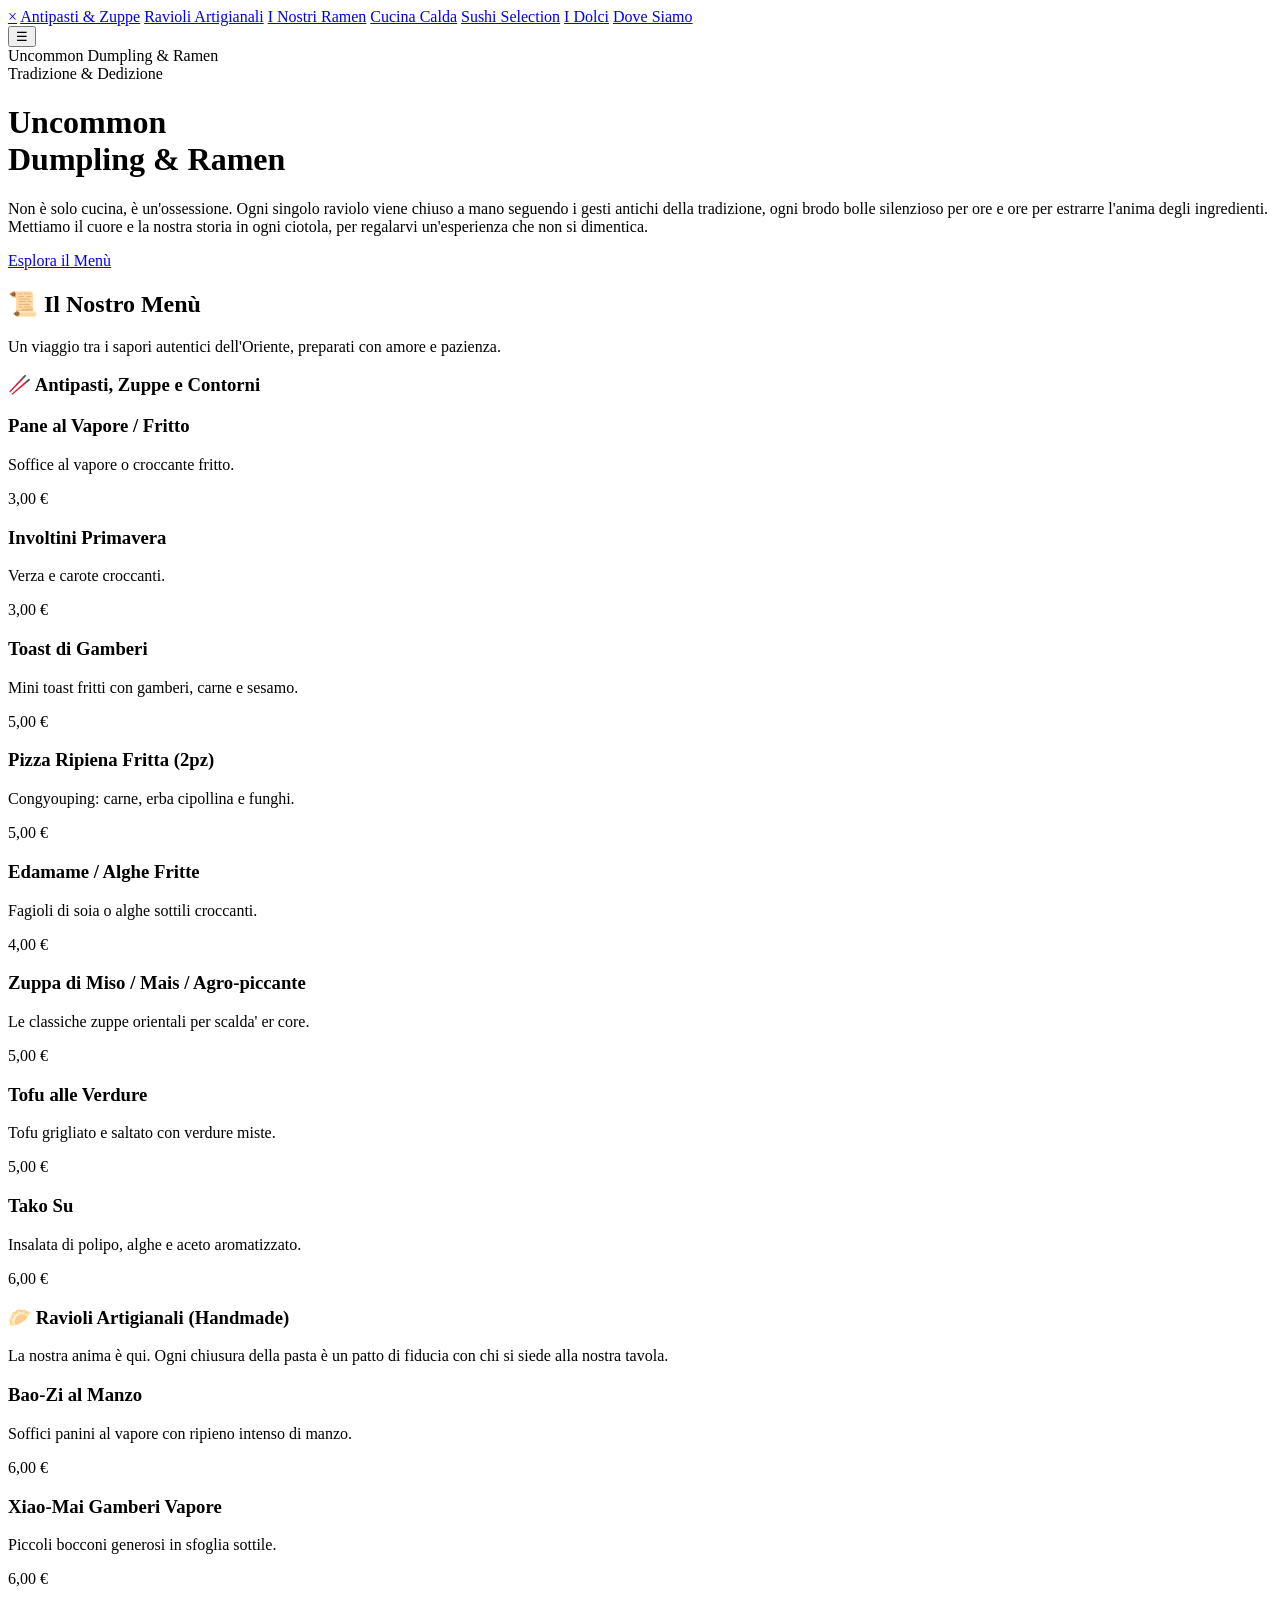
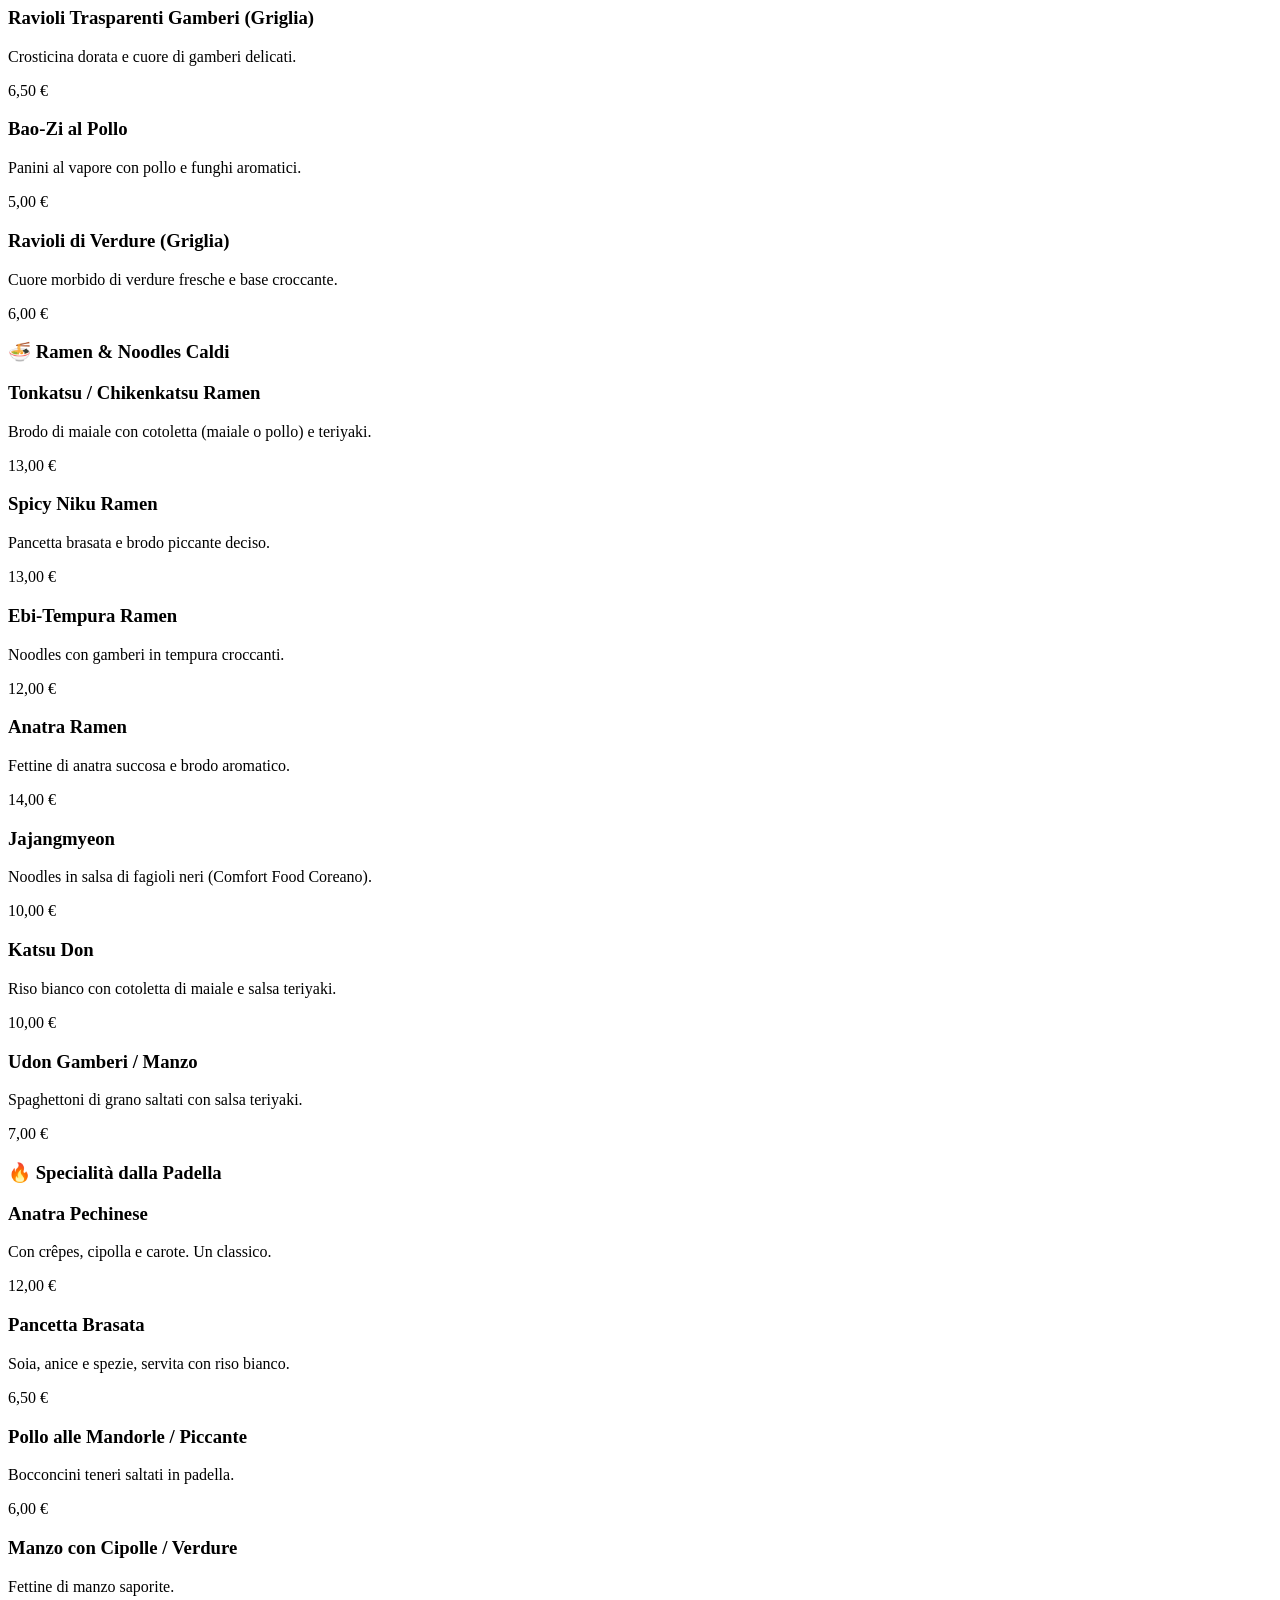
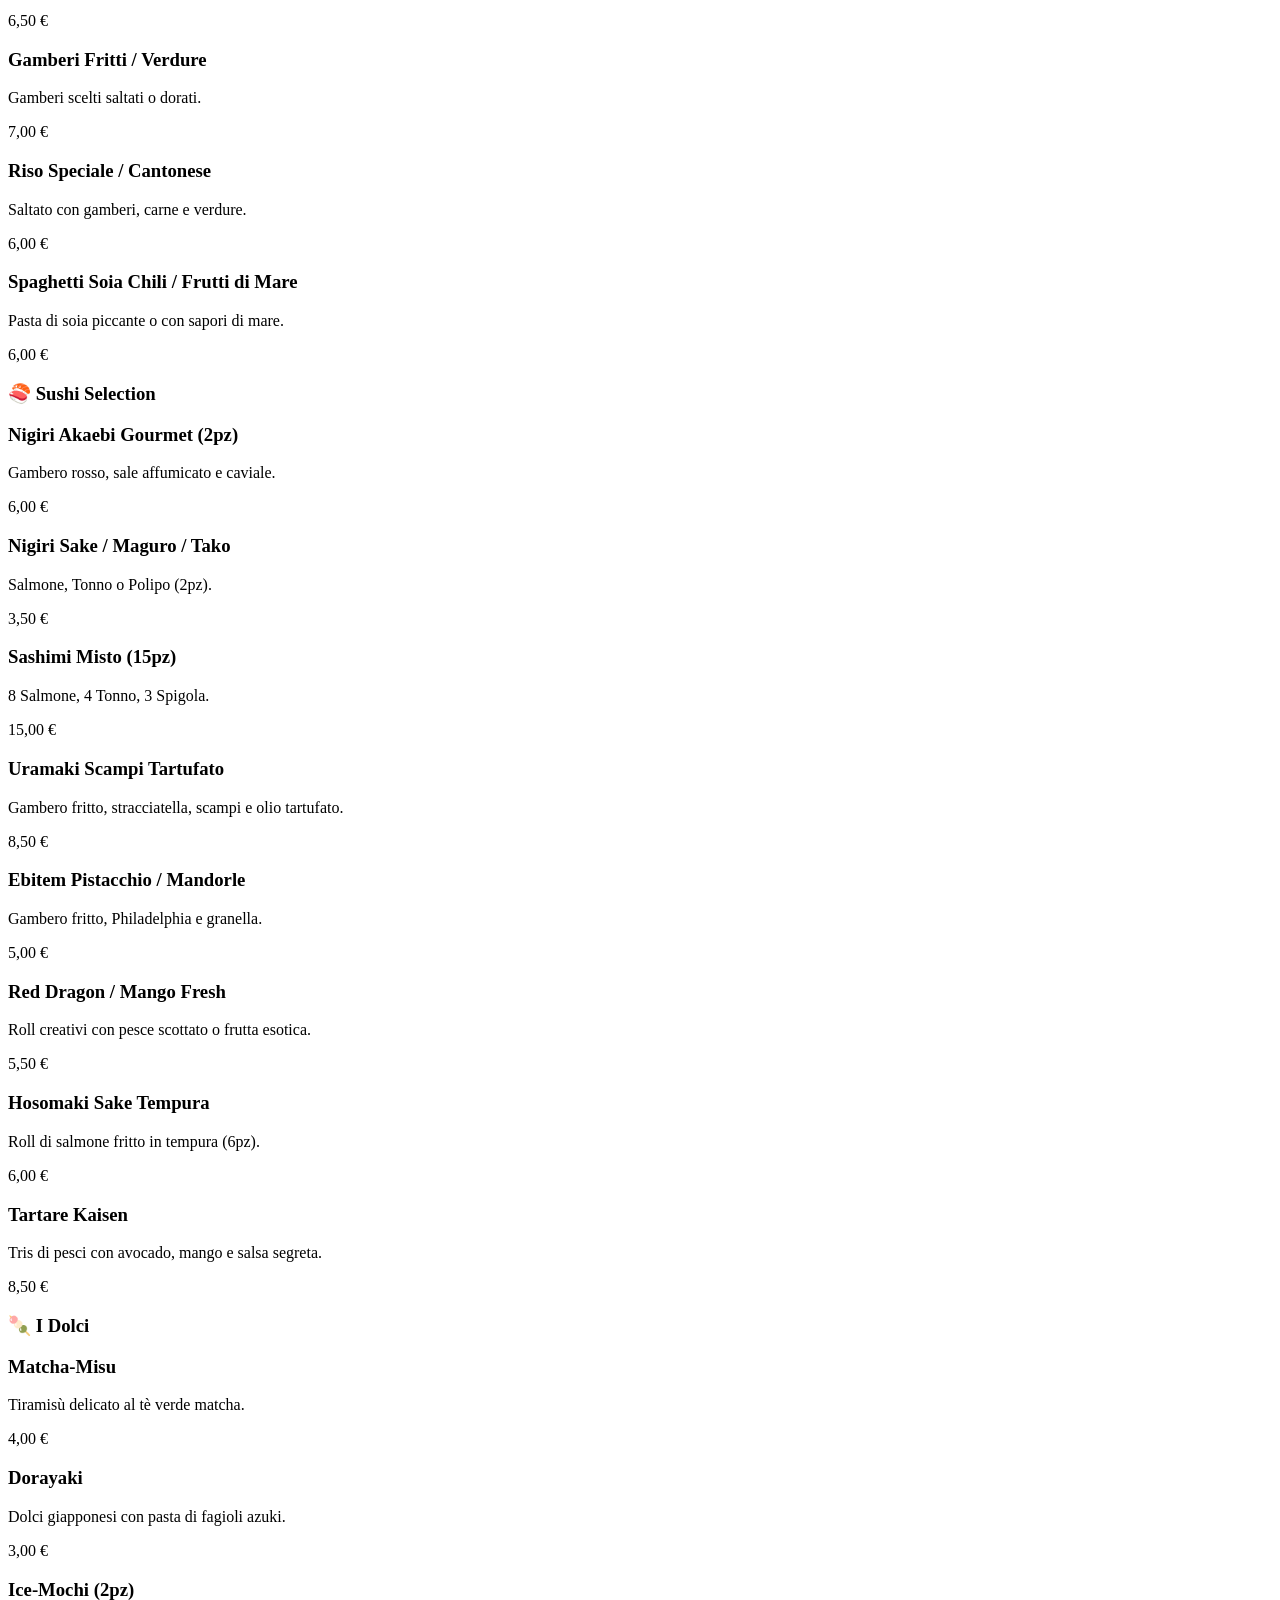
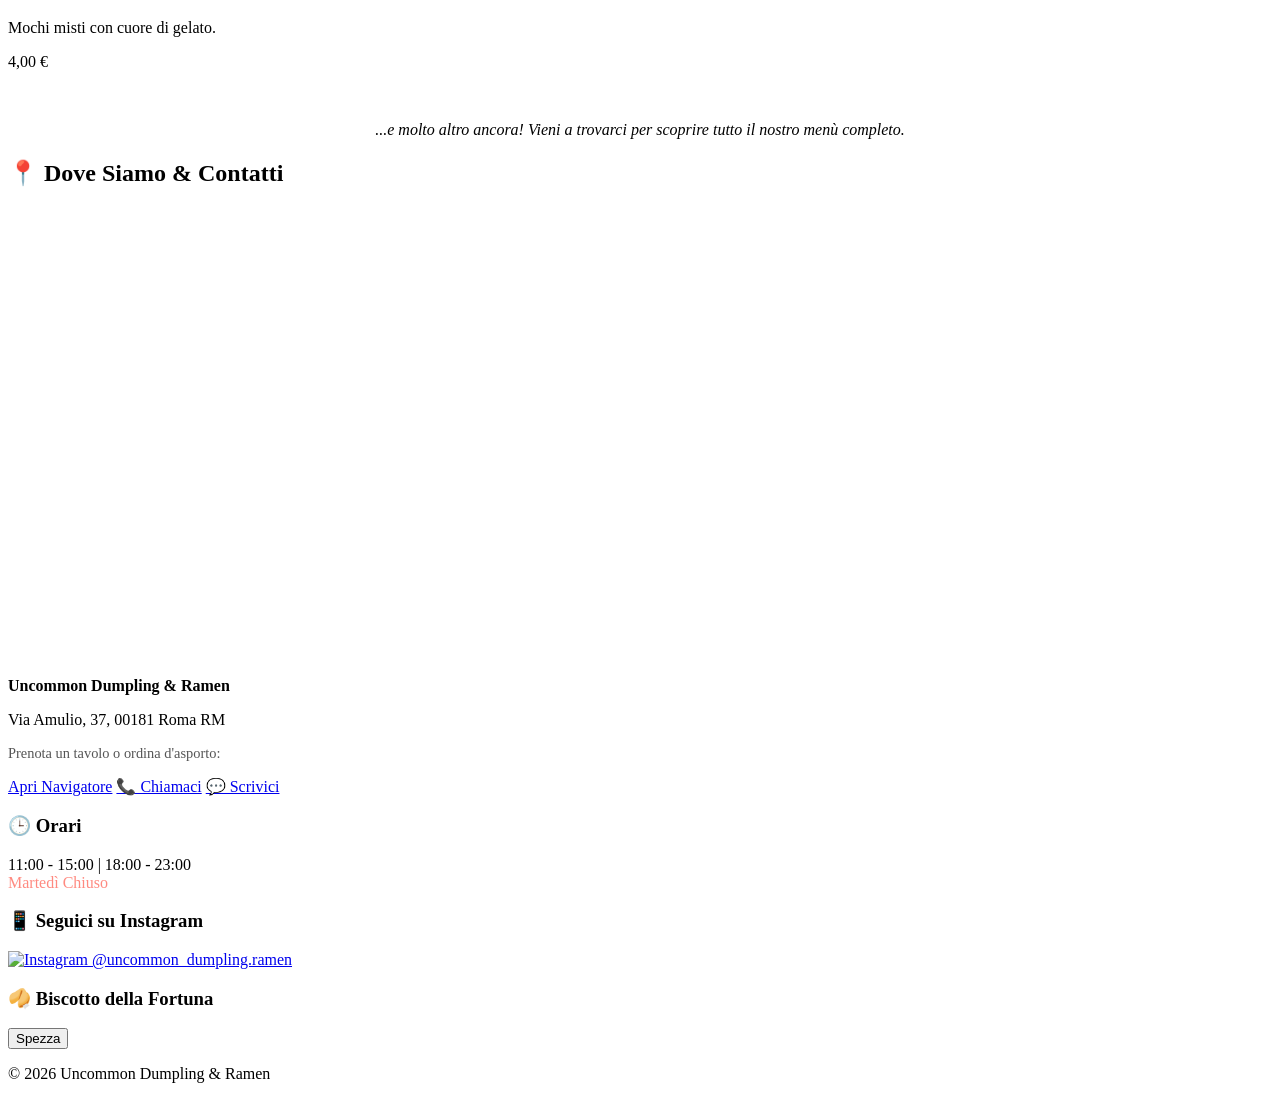
==== index.html @ feaa5cdd "Add files via upload" ====
<!DOCTYPE html>
<html lang="it">
<head>
    <meta charset="UTF-8">
    <meta name="viewport" content="width=device-width, initial-scale=1.0">
    <title>Uncommon Dumpling & Ramen - Passione Orientale</title>
    <link rel="stylesheet" href="/css/style.css">
</head>
<body>

    <div id="mySidebar" class="sidebar">
        <a href="javascript:void(0)" class="closebtn" onclick="closeNav()">×</a>
        <a href="#antipasti" onclick="closeNav()">Antipasti & Zuppe</a>
        <a href="#ravioli" onclick="closeNav()">Ravioli Artigianali</a>
        <a href="#ramen" onclick="closeNav()">I Nostri Ramen</a>
        <a href="#cucina" onclick="closeNav()">Cucina Calda</a>
        <a href="#sushi" onclick="closeNav()">Sushi Selection</a>
        <a href="#dolci" onclick="closeNav()">I Dolci</a>
        <a href="#dove-siamo" onclick="closeNav()">Dove Siamo</a>
    </div>

    <nav class="navbar">
        <button class="openbtn" onclick="openNav()">☰</button>
        <div class="nav-title">Uncommon Dumpling & Ramen</div>
    </nav>

    <header class="hero">
        <div class="hero-content">
            <span class="hero-badge">Tradizione & Dedizione</span>
            <h1>Uncommon<br><span class="sub-title">Dumpling & Ramen</span></h1>
            <div class="divider-bamboo"></div>
            <p class="hero-description">
                Non è solo cucina, è un'ossessione. Ogni singolo raviolo viene chiuso a mano seguendo i gesti antichi della tradizione, ogni brodo bolle silenzioso per ore e ore per estrarre l'anima degli ingredienti. Mettiamo il cuore e la nostra storia in ogni ciotola, per regalarvi un'esperienza che non si dimentica.
            </p>
            <a href="#menu" class="btn-scopri">Esplora il Menù</a>
        </div>
    </header>

    <main id="menu" class="section-bamboo">
        <h2>📜 Il Nostro Menù</h2>
        <p class="menu-intro">Un viaggio tra i sapori autentici dell'Oriente, preparati con amore e pazienza.</p>

<div id="antipasti" class="categoria-blocco">
    <h3 class="categoria-titolo">🥢 Antipasti, Zuppe e Contorni</h3>
    <div class="menu-grid">
        <div class="dish-card"><h3>Pane al Vapore / Fritto</h3><p>Soffice al vapore o croccante fritto.</p><span class="dish-price">3,00 €</span></div>
        <div class="dish-card"><h3>Involtini Primavera</h3><p>Verza e carote croccanti.</p><span class="dish-price">3,00 €</span></div>
        <div class="dish-card"><h3>Toast di Gamberi</h3><p>Mini toast fritti con gamberi, carne e sesamo.</p><span class="dish-price">5,00 €</span></div>
        <div class="dish-card"><h3>Pizza Ripiena Fritta (2pz)</h3><p>Congyouping: carne, erba cipollina e funghi.</p><span class="dish-price">5,00 €</span></div>
        <div class="dish-card"><h3>Edamame / Alghe Fritte</h3><p>Fagioli di soia o alghe sottili croccanti.</p><span class="dish-price">4,00 €</span></div>
        <div class="dish-card"><h3>Zuppa di Miso / Mais / Agro-piccante</h3><p>Le classiche zuppe orientali per scalda' er core.</p><span class="dish-price">5,00 €</span></div>
        <div class="dish-card"><h3>Tofu alle Verdure</h3><p>Tofu grigliato e saltato con verdure miste.</p><span class="dish-price">5,00 €</span></div>
        <div class="dish-card"><h3>Tako Su</h3><p>Insalata di polipo, alghe e aceto aromatizzato.</p><span class="dish-price">6,00 €</span></div>
    </div>
</div>
        </div>

        <div id="ravioli" class="categoria-blocco">
            <h3 class="categoria-titolo">🥟 Ravioli Artigianali (Handmade)</h3>
            <p class="desc-passione">La nostra anima è qui. Ogni chiusura della pasta è un patto di fiducia con chi si siede alla nostra tavola.</p>
            <div class="menu-grid">
                <div class="dish-card"><h3>Bao-Zi al Manzo</h3><p>Soffici panini al vapore con ripieno intenso di manzo.</p><span class="dish-price">6,00 €</span></div>
                <div class="dish-card"><h3>Xiao-Mai Gamberi Vapore</h3><p>Piccoli bocconi generosi in sfoglia sottile.</p><span class="dish-price">6,00 €</span></div>
                <div class="dish-card"><h3>Ravioli Trasparenti Gamberi (Griglia)</h3><p>Crosticina dorata e cuore di gamberi delicati.</p><span class="dish-price">6,50 €</span></div>
                <div class="dish-card"><h3>Bao-Zi al Pollo</h3><p>Panini al vapore con pollo e funghi aromatici.</p><span class="dish-price">5,00 €</span></div>
                <div class="dish-card"><h3>Ravioli di Verdure (Griglia)</h3><p>Cuore morbido di verdure fresche e base croccante.</p><span class="dish-price">6,00 €</span></div>
            </div>
        </div>

        <div id="ramen" class="categoria-blocco">
    <h3 class="categoria-titolo">🍜 Ramen & Noodles Caldi</h3>
    <div class="menu-grid">
        <div class="dish-card"><h3>Tonkatsu / Chikenkatsu Ramen</h3><p>Brodo di maiale con cotoletta (maiale o pollo) e teriyaki.</p><span class="dish-price">13,00 €</span></div>
        <div class="dish-card"><h3>Spicy Niku Ramen</h3><p>Pancetta brasata e brodo piccante deciso.</p><span class="dish-price">13,00 €</span></div>
        <div class="dish-card"><h3>Ebi-Tempura Ramen</h3><p>Noodles con gamberi in tempura croccanti.</p><span class="dish-price">12,00 €</span></div>
        <div class="dish-card"><h3>Anatra Ramen</h3><p>Fettine di anatra succosa e brodo aromatico.</p><span class="dish-price">14,00 €</span></div>
        <div class="dish-card"><h3>Jajangmyeon</h3><p>Noodles in salsa di fagioli neri (Comfort Food Coreano).</p><span class="dish-price">10,00 €</span></div>
        <div class="dish-card"><h3>Katsu Don</h3><p>Riso bianco con cotoletta di maiale e salsa teriyaki.</p><span class="dish-price">10,00 €</span></div>
        <div class="dish-card"><h3>Udon Gamberi / Manzo</h3><p>Spaghettoni di grano saltati con salsa teriyaki.</p><span class="dish-price">7,00 €</span></div>
    </div>
</div>

        <div id="cucina" class="categoria-blocco">
    <h3 class="categoria-titolo">🔥 Specialità dalla Padella</h3>
    <div class="menu-grid">
        <div class="dish-card"><h3>Anatra Pechinese</h3><p>Con crêpes, cipolla e carote. Un classico.</p><span class="dish-price">12,00 €</span></div>
        <div class="dish-card"><h3>Pancetta Brasata</h3><p>Soia, anice e spezie, servita con riso bianco.</p><span class="dish-price">6,50 €</span></div>
        <div class="dish-card"><h3>Pollo alle Mandorle / Piccante</h3><p>Bocconcini teneri saltati in padella.</p><span class="dish-price">6,00 €</span></div>
        <div class="dish-card"><h3>Manzo con Cipolle / Verdure</h3><p>Fettine di manzo saporite.</p><span class="dish-price">6,50 €</span></div>
        <div class="dish-card"><h3>Gamberi Fritti / Verdure</h3><p>Gamberi scelti saltati o dorati.</p><span class="dish-price">7,00 €</span></div>
        <div class="dish-card"><h3>Riso Speciale / Cantonese</h3><p>Saltato con gamberi, carne e verdure.</p><span class="dish-price">6,00 €</span></div>
        <div class="dish-card"><h3>Spaghetti Soia Chili / Frutti di Mare</h3><p>Pasta di soia piccante o con sapori di mare.</p><span class="dish-price">6,00 €</span></div>
    </div>
</div>

        <div id="sushi" class="categoria-blocco">
    <h3 class="categoria-titolo">🍣 Sushi Selection</h3>
    <div class="menu-grid">
        <div class="dish-card"><h3>Nigiri Akaebi Gourmet (2pz)</h3><p>Gambero rosso, sale affumicato e caviale.</p><span class="dish-price">6,00 €</span></div>
        <div class="dish-card"><h3>Nigiri Sake / Maguro / Tako</h3><p>Salmone, Tonno o Polipo (2pz).</p><span class="dish-price">3,50 €</span></div>
        <div class="dish-card"><h3>Sashimi Misto (15pz)</h3><p>8 Salmone, 4 Tonno, 3 Spigola.</p><span class="dish-price">15,00 €</span></div>
        <div class="dish-card"><h3>Uramaki Scampi Tartufato</h3><p>Gambero fritto, stracciatella, scampi e olio tartufato.</p><span class="dish-price">8,50 €</span></div>
        <div class="dish-card"><h3>Ebitem Pistacchio / Mandorle</h3><p>Gambero fritto, Philadelphia e granella.</p><span class="dish-price">5,00 €</span></div>
        <div class="dish-card"><h3>Red Dragon / Mango Fresh</h3><p>Roll creativi con pesce scottato o frutta esotica.</p><span class="dish-price">5,50 €</span></div>
        <div class="dish-card"><h3>Hosomaki Sake Tempura</h3><p>Roll di salmone fritto in tempura (6pz).</p><span class="dish-price">6,00 €</span></div>
        <div class="dish-card"><h3>Tartare Kaisen</h3><p>Tris di pesci con avocado, mango e salsa segreta.</p><span class="dish-price">8,50 €</span></div>
    </div>
</div>

        <div id="dolci" class="categoria-blocco">
            <h3 class="categoria-titolo">🍡 I Dolci</h3>
            <div class="menu-grid">
                <div class="dish-card"><h3>Matcha-Misu</h3><p>Tiramisù delicato al tè verde matcha.</p><span class="dish-price">4,00 €</span></div>
                <div class="dish-card"><h3>Dorayaki</h3><p>Dolci giapponesi con pasta di fagioli azuki.</p><span class="dish-price">3,00 €</span></div>
                <div class="dish-card"><h3>Ice-Mochi (2pz)</h3><p>Mochi misti con cuore di gelato.</p><span class="dish-price">4,00 €</span></div>
            </div>
        </div> <p style="text-align: center; font-style: italic; margin-top: 50px;">
    ...e molto altro ancora! Vieni a trovarci per scoprire tutto il nostro menù completo.
</p>
    </main>

<section id="dove-siamo" class="section-bamboo">
    <h2>📍 Dove Siamo & Contatti</h2>
    <div class="map-container">
        <iframe 
            src="https://www.google.com/maps/embed?pb=!1m18!1m12!1m3!1d2971.234567890123!2d12.528434!3d41.874123!2m3!1f0!2f0!3f0!3m2!1i1024!2i768!4f13.1!3m3!1m2!1s0x132f61db47683b7b%3A0x7d6c6e7f8a9b0c1d!2sVia%20Amulio%2C%2037%2C%2000181%20Roma%20RM!5e0!3m2!1sit!2sit!4v1716300000000!5m2!1sit!2sit" 
            width="100%" height="450" style="border:0;" allowfullscreen="" loading="lazy" referrerpolicy="no-referrer-when-downgrade">
        </iframe>
        
        <div class="indirizzo-box">
            <p><strong>Uncommon Dumpling & Ramen</strong></p>
            <p>Via Amulio, 37, 00181 Roma RM</p>
            <p style="margin-bottom: 15px; font-size: 0.9rem; color: #555;">Prenota un tavolo o ordina d'asporto:</p>
            <div class="contatti-btns">
                <a href="https://www.google.com/maps/dir/?api=1&destination=Via+Amulio+37+Roma" target="_blank" class="btn-mappa">Apri Navigatore</a>
                <a href="tel:+393270943956" class="btn-tel">📞 Chiamaci</a>
                <a href="https://wa.me/393270943956" class="btn-whatsapp">💬 Scrivici</a>
            </div>
        </div>
    </div>
</section>
            </div>
        </div>
    </div>
</section>
        <div class="footer-grid">
            <div class="footer-box">
                <h3>🕒 Orari</h3>
                <p>11:00 - 15:00 | 18:00 - 23:00<br><span style="color: #ff8a80;">Martedì Chiuso</span></p>
            </div>
<div class="footer-box">
    <h3>📱 Seguici su Instagram</h3>
    <a href="https://www.instagram.com/uncommon_dumpling.ramen/" target="_blank" class="insta-link">
        <img src="https://cdn-icons-png.flaticon.com/512/174/174855.png" alt="Instagram" width="25">
        <span>@uncommon_dumpling.ramen</span>
    </a>
</div>
            <div class="footer-box">
                <h3>🥠 Biscotto della Fortuna</h3>
                <button id="btn-biscotto" onclick="spezzaBiscotto()">Spezza</button>
                <p id="frase-fortuna"></p>
            </div>
        </div>
        <p class="legal">© 2026 Uncommon Dumpling & Ramen</p>
    </footer>

    <script src="/js/script.js"></script>
</body>
</html>
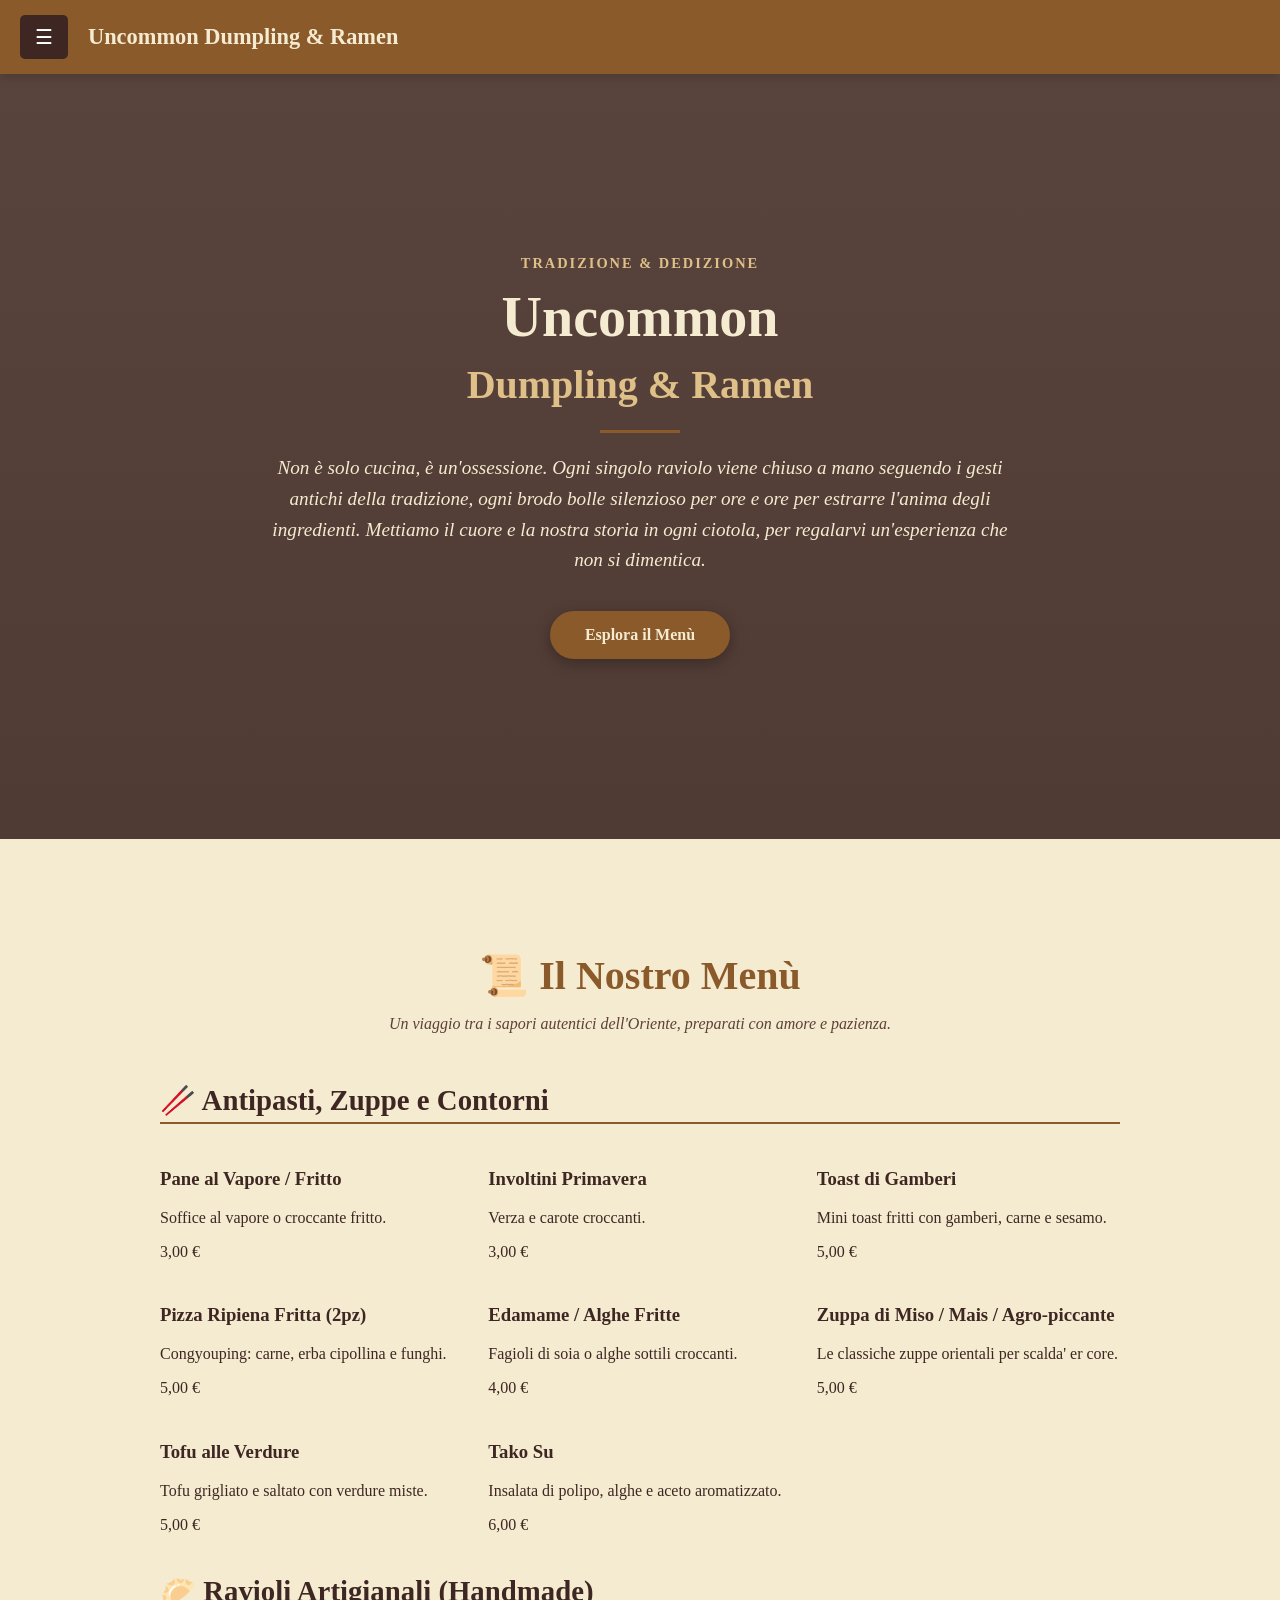
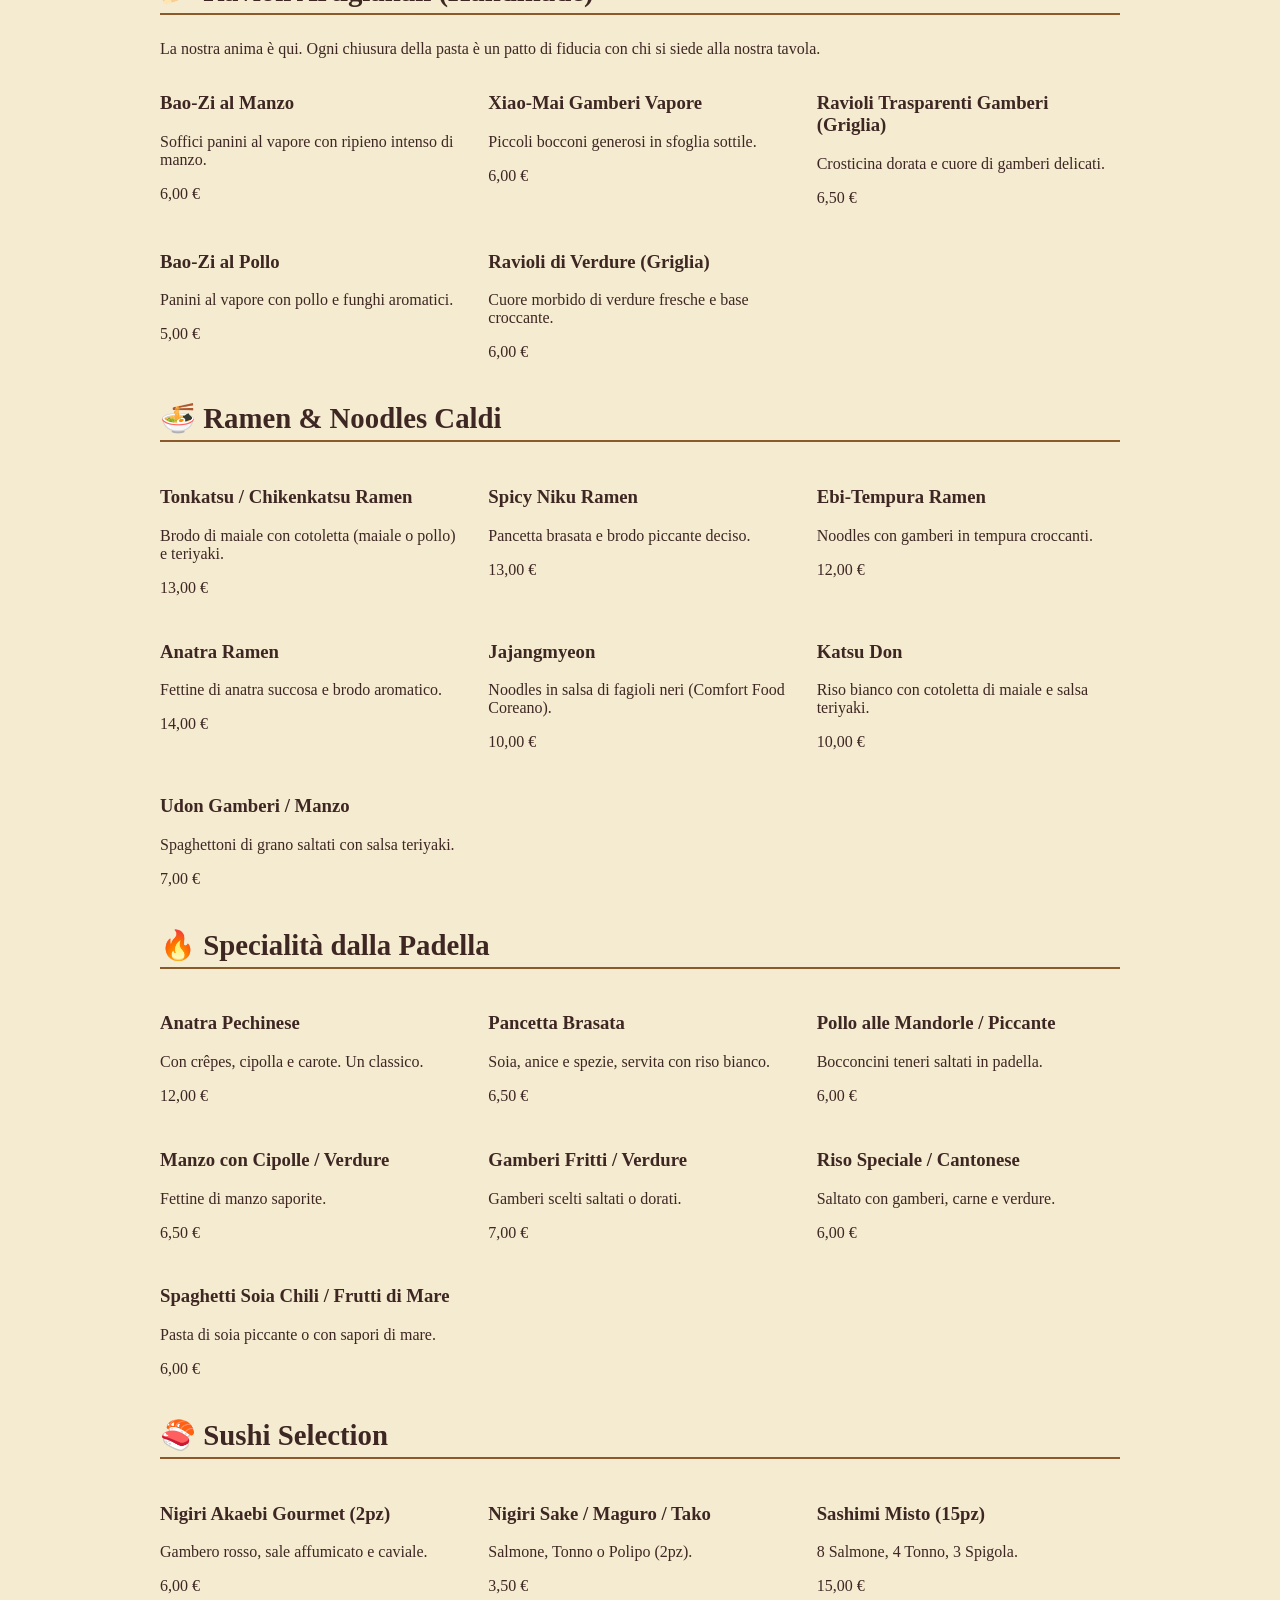
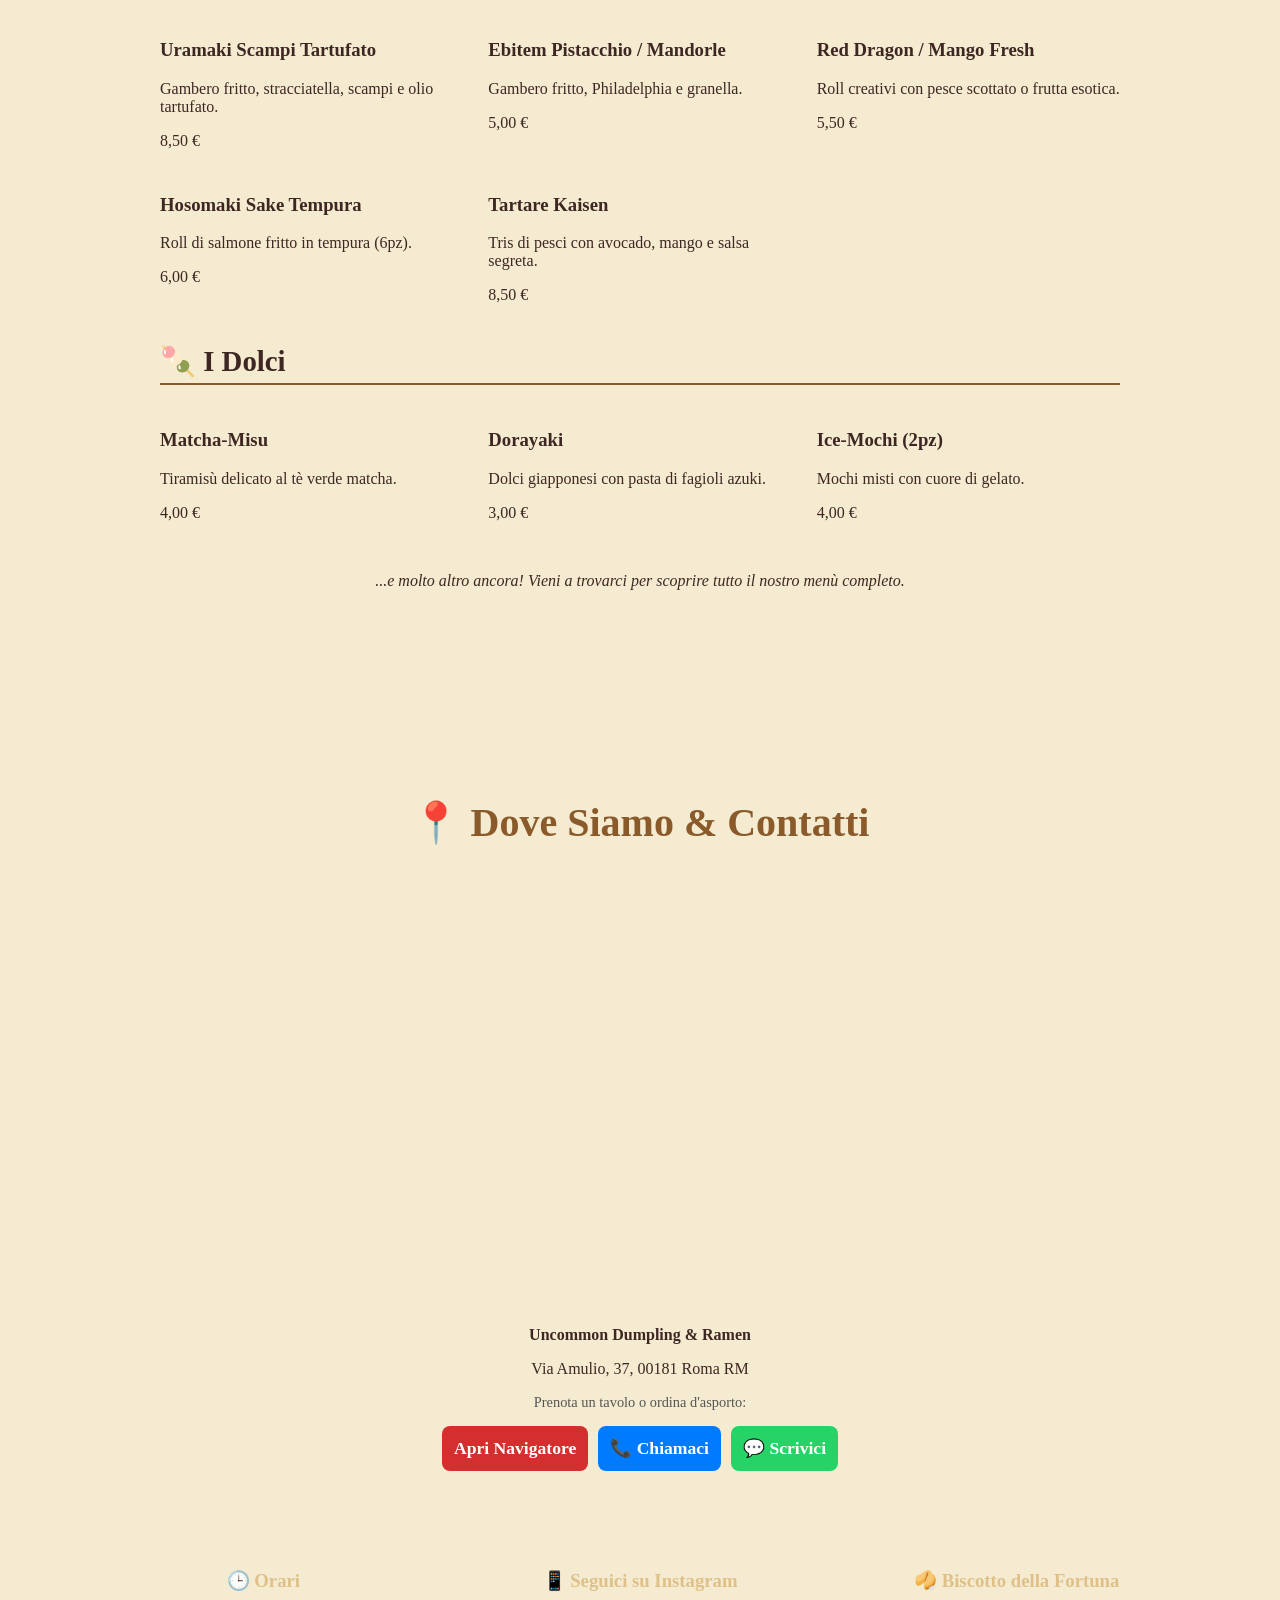
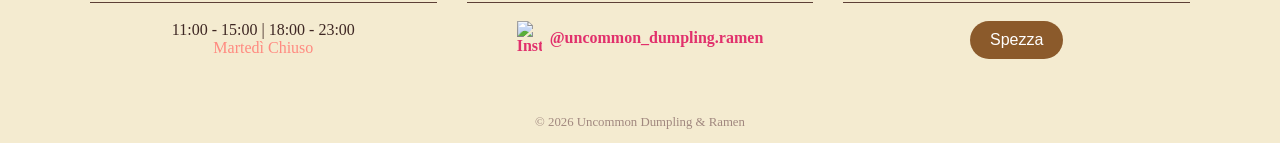
==== commit ae6c25fe: "Update index.html" ====
--- a/index.html
+++ b/index.html
@@ -4,7 +4,7 @@
     <meta charset="UTF-8">
     <meta name="viewport" content="width=device-width, initial-scale=1.0">
     <title>Uncommon Dumpling & Ramen - Passione Orientale</title>
-    <link rel="stylesheet" href="/css/style.css">
+    <link rel="stylesheet" href="style.css">
 </head>
 <body>
 
@@ -164,6 +164,6 @@
         <p class="legal">© 2026 Uncommon Dumpling & Ramen</p>
     </footer>
 
-    <script src="/js/script.js"></script>
+    <script src="script.js"></script>
 </body>
 </html>
--- a/style.css
+++ b/style.css
@@ -0,0 +1,298 @@
+* {
+    box-sizing: border-box;
+    scroll-behavior: smooth;
+}
+
+body {
+    background-color: #f4ebd0; 
+    color: #3e2723; 
+    font-family: 'Georgia', serif;
+    margin: 0;
+    padding: 0;
+}
+
+/* NAVBAR */
+.navbar {
+    background-color: #8b5a2b; 
+    padding: 15px 20px;
+    display: flex;
+    align-items: center;
+    position: sticky;
+    top: 0;
+    z-index: 100;
+    box-shadow: 0 4px 10px rgba(0,0,0,0.15);
+}
+
+.nav-title {
+    color: #f4ebd0;
+    font-size: 1.4rem;
+    font-weight: bold;
+    margin-left: 20px;
+}
+
+/* SIDEBAR / TENDINA */
+.sidebar {
+    height: 100%;
+    width: 0;
+    position: fixed;
+    z-index: 200;
+    top: 0;
+    left: 0;
+    background-color: #3e2723;
+    overflow-x: hidden;
+    transition: 0.5s;
+    padding-top: 60px;
+}
+
+.sidebar a {
+    padding: 15px 32px;
+    text-decoration: none;
+    font-size: 1.5rem;
+    color: #dfc088;
+    display: block;
+    transition: 0.3s;
+}
+
+.sidebar a:hover {
+    color: #ffffff;
+    background-color: #5d4037;
+}
+
+.sidebar .closebtn {
+    position: absolute;
+    top: 0;
+    right: 25px;
+    font-size: 36px;
+}
+
+.openbtn {
+    font-size: 20px;
+    cursor: pointer;
+    background-color: #3e2723;
+    color: white;
+    padding: 10px 15px;
+    border: none;
+    border-radius: 5px;
+}
+
+/* HERO PERFETTAMENTE CENTRATA E INTENSA */
+.hero {
+    background: linear-gradient(rgba(62, 39, 35, 0.85), rgba(62, 39, 35, 0.9)), url('https://images.unsplash.com/photo-1552611052-33e04de081de?q=80&w=1200') no-repeat center center/cover;
+    min-height: 85vh; /* Prende quasi tutta la schermata iniziale */
+    display: flex;
+    justify-content: center;
+    align-items: center;
+    text-align: center;
+    padding: 40px 20px;
+}
+
+.hero-content {
+    max-width: 750px; /* Stringe il testo per renderlo più leggibile e denso */
+    margin: 0 auto;
+}
+
+.hero-badge {
+    color: #dfc088;
+    font-size: 0.9rem;
+    text-transform: uppercase;
+    letter-spacing: 2px;
+    font-weight: bold;
+}
+
+.hero h1 {
+    font-size: 3.5rem;
+    color: #f4ebd0;
+    margin: 15px 0;
+    line-height: 1.1;
+}
+
+.hero h1 .sub-title {
+    color: #dfc088;
+    font-size: 2.5rem;
+}
+
+.divider-bamboo {
+    height: 3px;
+    width: 80px;
+    background-color: #8b5a2b;
+    margin: 20px auto;
+}
+
+.hero-description {
+    font-size: 1.2rem;
+    line-height: 1.6;
+    color: #f4ebd0;
+    font-style: italic;
+    margin-bottom: 35px;
+}
+
+.btn-scopri {
+    background-color: #8b5a2b;
+    color: #f4ebd0;
+    padding: 15px 35px;
+    text-decoration: none;
+    font-weight: bold;
+    border-radius: 30px;
+    box-shadow: 0 4px 15px rgba(0,0,0,0.3);
+    transition: 0.3s;
+    display: inline-block;
+}
+
+.btn-scopri:hover {
+    background-color: #dfc088;
+    color: #3e2723;
+    transform: translateY(-2px);
+}
+
+/* STRUTTURA CATEGORIE MENÙ */
+.section-bamboo {
+    padding: 80px 20px;
+    max-width: 1000px;
+    margin: 0 auto;
+    text-align: center;
+}
+
+.section-bamboo h2 {
+    color: #8b5a2b;
+    font-size: 2.5rem;
+    margin-bottom: 10px;
+}
+
+.menu-intro {
+    font-style: italic;
+    color: #5d4037;
+    margin-bottom: 50px;
+}
+
+.categoria-blocco {
+    margin-top: 40px;
+    text-align: left;
+}
+
+.categoria-titolo {
+    font-size: 1.8rem;
+    color: #3e2723;
+    border-bottom: 2px solid #8b5a2b;
+    padding-bottom: 5px;
+    margin-bottom: 25px;
+}
+
+.menu-grid {
+    display: grid;
+    grid-template-columns: repeat(auto-fit, minmax(300px, 1fr));
+    gap: 25px;
+}
+
+.placeholder-card {
+    background-color: #e8dcbf !important;
+    border: 2px dashed #8b5a2b !important;
+    text-align: center !important;
+    padding: 30px !important;
+}
+
+/* FOOTER */
+footer {
+    background-color: #3e2723;
+    color: #f4ebd0;
+    padding: 60px 20px 20px 20px;
+}
+
+.footer-grid {
+    display: flex;
+    justify-content: space-around;
+    flex-wrap: wrap;
+    gap: 30px;
+    max-width: 1100px;
+    margin: 0 auto;
+}
+
+.footer-box {
+    flex: 1;
+    min-width: 250px;
+    text-align: center;
+}
+
+.footer-box h3 {
+    color: #dfc088;
+    border-bottom: 1px solid #5d4037;
+    padding-bottom: 10px;
+}
+
+#btn-biscotto {
+    background-color: #8b5a2b;
+    color: white;
+    border: none;
+    padding: 10px 20px;
+    font-size: 1rem;
+    cursor: pointer;
+    border-radius: 20px;
+    transition: 0.3s;
+}
+
+#btn-biscotto:hover {
+    background-color: #dfc088;
+    color: #3e2723;
+}
+
+#frase-fortuna {
+    margin-top: 15px;
+    font-style: italic;
+    color: #dfc088;
+}
+
+.legal {
+    text-align: center;
+    margin-top: 40px;
+    font-size: 0.8rem;
+    color: #a1887f;
+}
+.contatti-btns {
+    display: flex;
+    flex-direction: column;
+    gap: 10px;
+    margin-top: 15px;
+}
+
+.btn-tel, .btn-whatsapp, .btn-mappa {
+    display: block;
+    padding: 12px;
+    color: white;
+    text-decoration: none;
+    border-radius: 8px;
+    font-weight: bold;
+    font-size: 1.1rem;
+    transition: 0.3s;
+}
+
+.btn-mappa { background: #d32f2f; } /* Rosso Google */
+.btn-tel { background: #007bff; }   /* Blu Telefono */
+.btn-whatsapp { background: #25D366; } /* Verde WhatsApp */
+
+.btn-tel:hover, .btn-whatsapp:hover, .btn-mappa:hover {
+    filter: brightness(1.1);
+    transform: translateY(-2px);
+}
+
+/* Se lo schermo è grande, mettili in fila */
+@media (min-width: 600px) {
+    .contatti-btns {
+        flex-direction: row;
+        justify-content: center;
+    }
+}
+/* Stile per er link Instagram */
+.insta-link {
+    display: flex;
+    align-items: center;
+    justify-content: center;
+    gap: 8px; /* Spazio tra icona e testo */
+    color: #E1306C; /* Colore tipico de Instagram */
+    font-weight: bold;
+    text-decoration: none;
+    margin-top: 10px;
+}
+
+.insta-link:hover {
+    text-decoration: underline;
+    opacity: 0.8;
+}
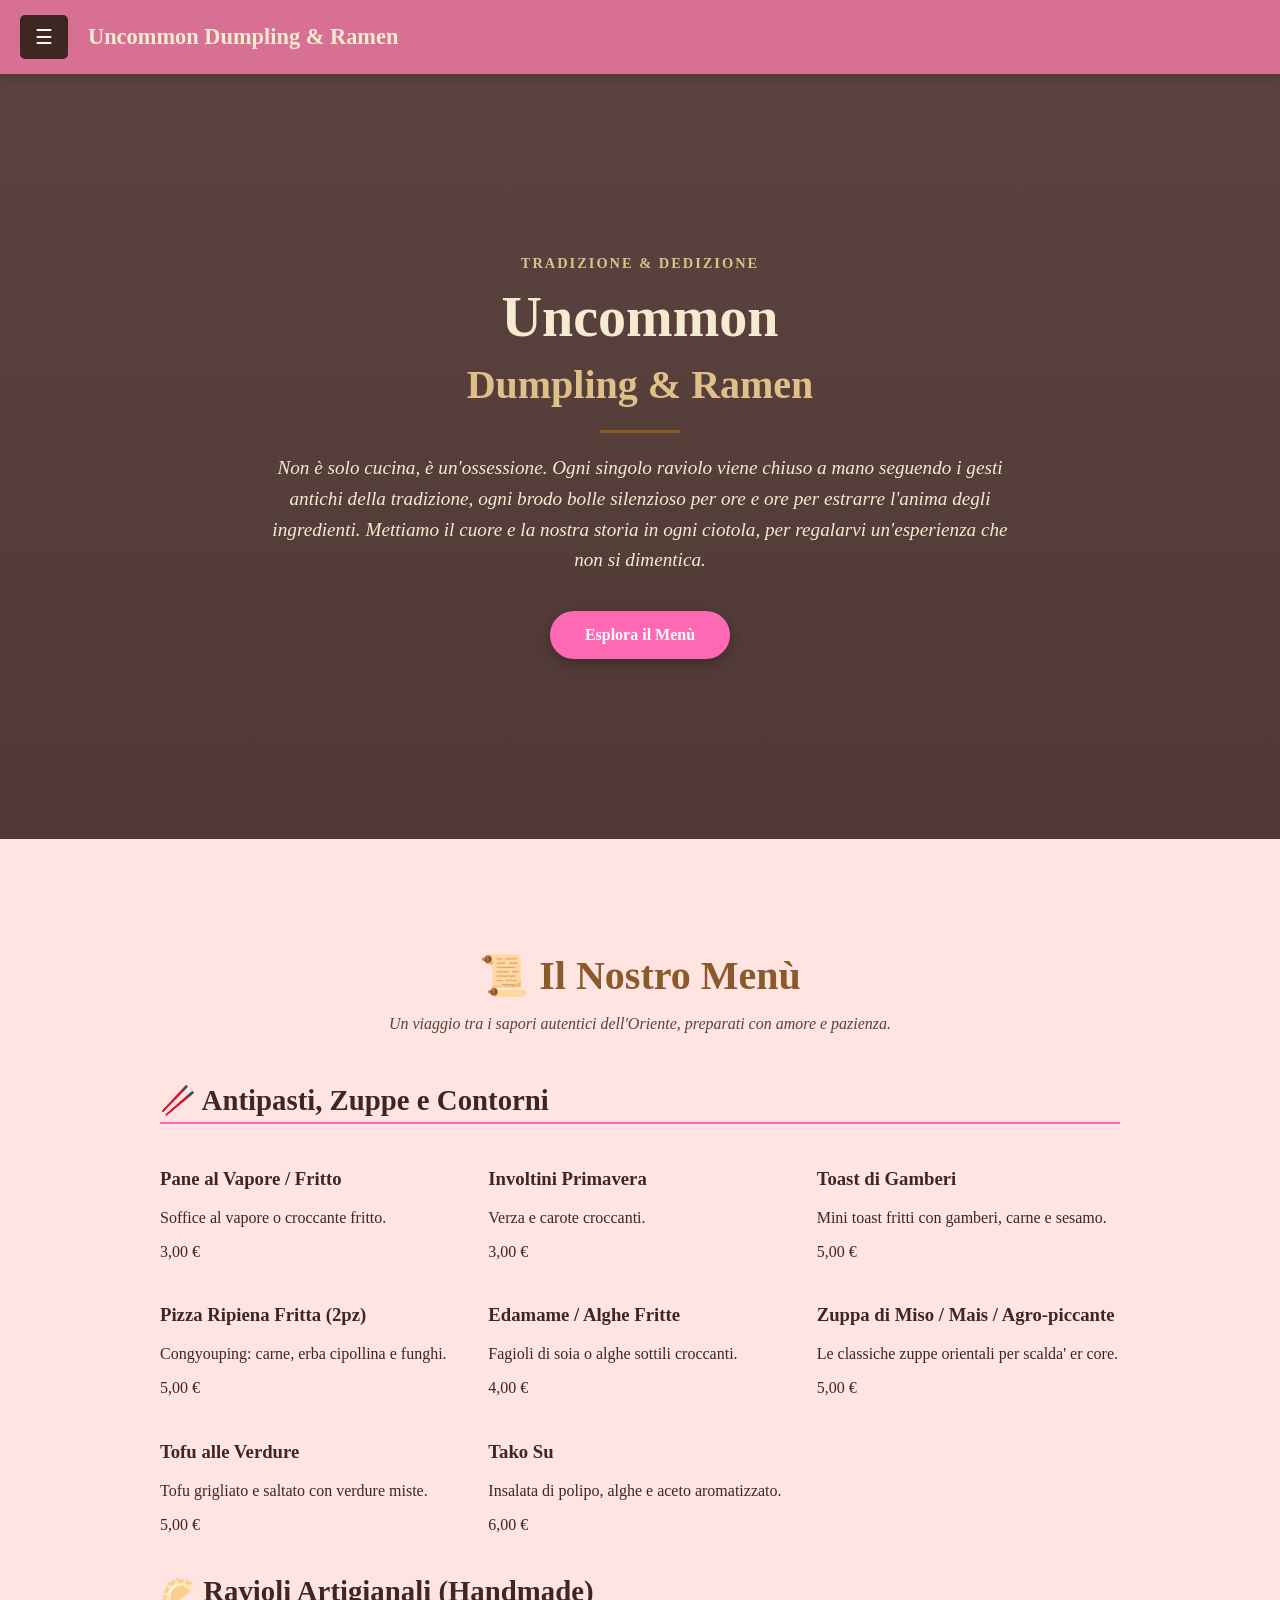
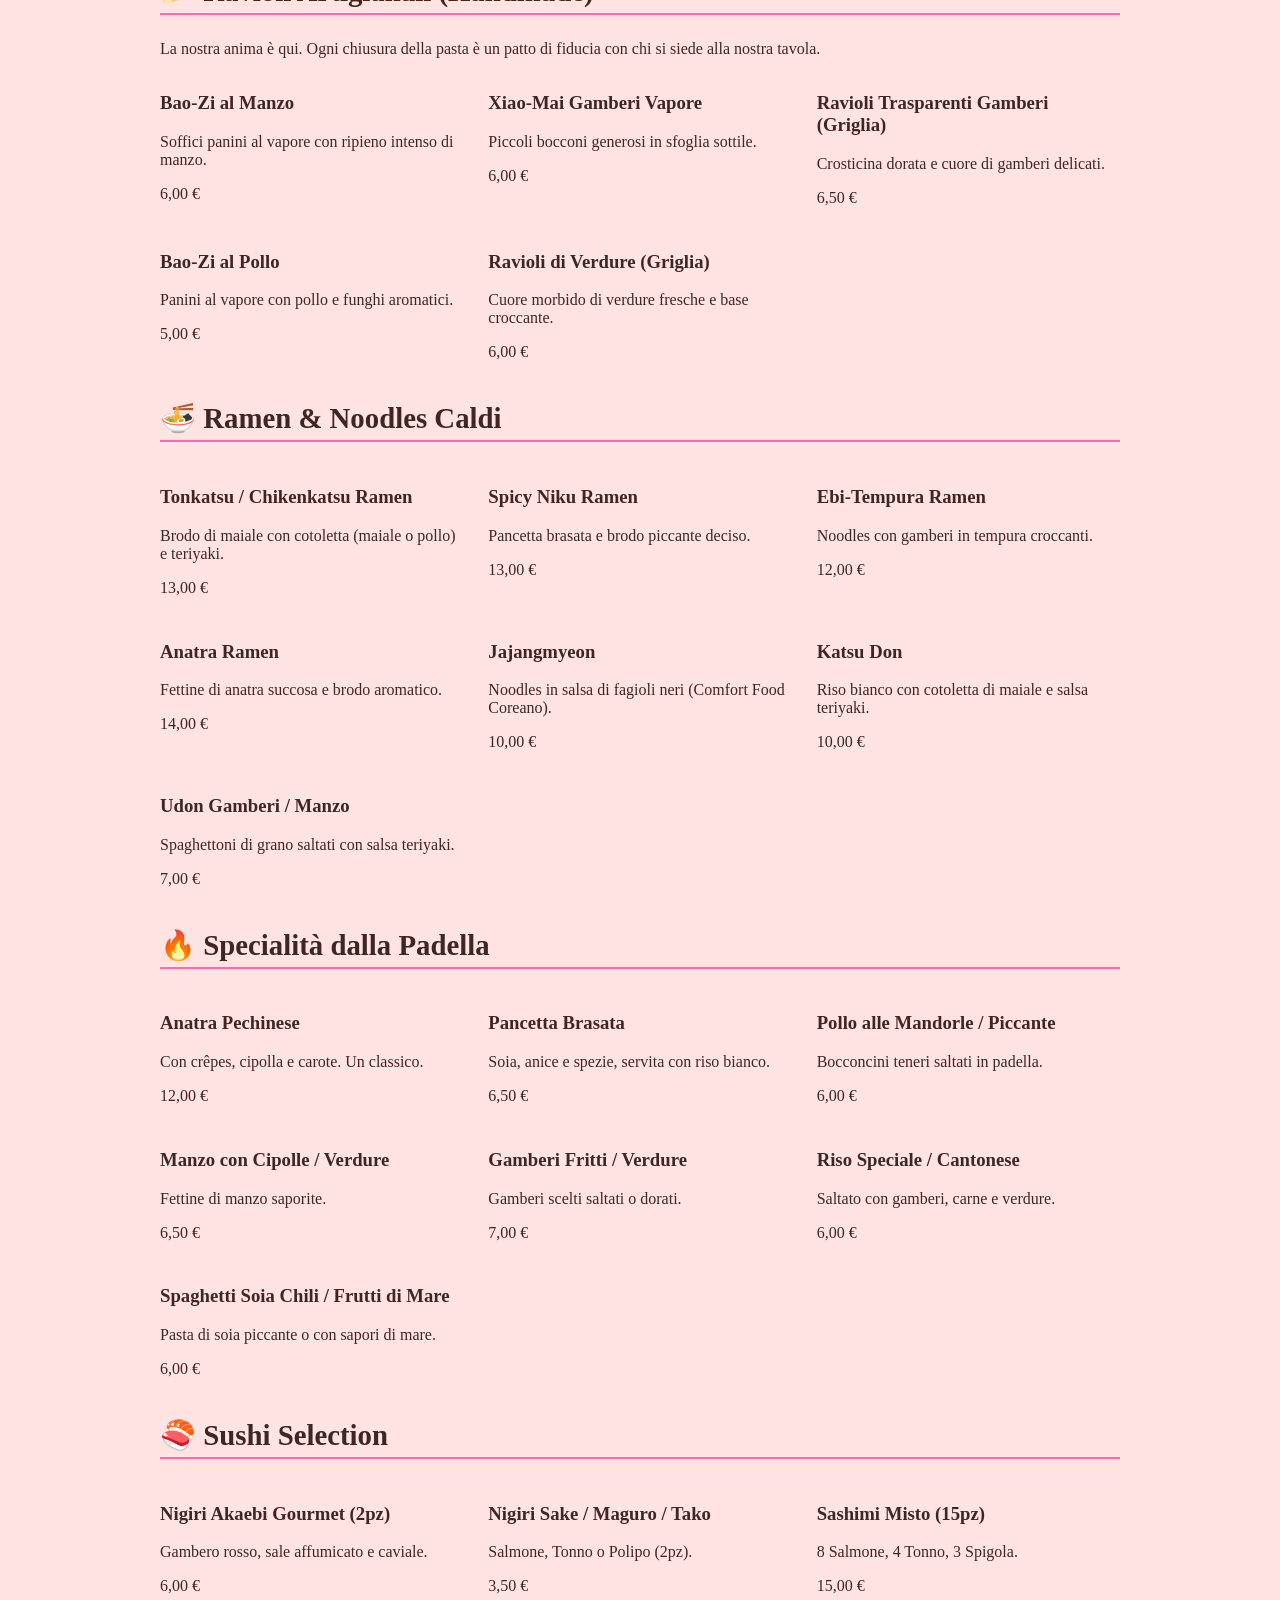
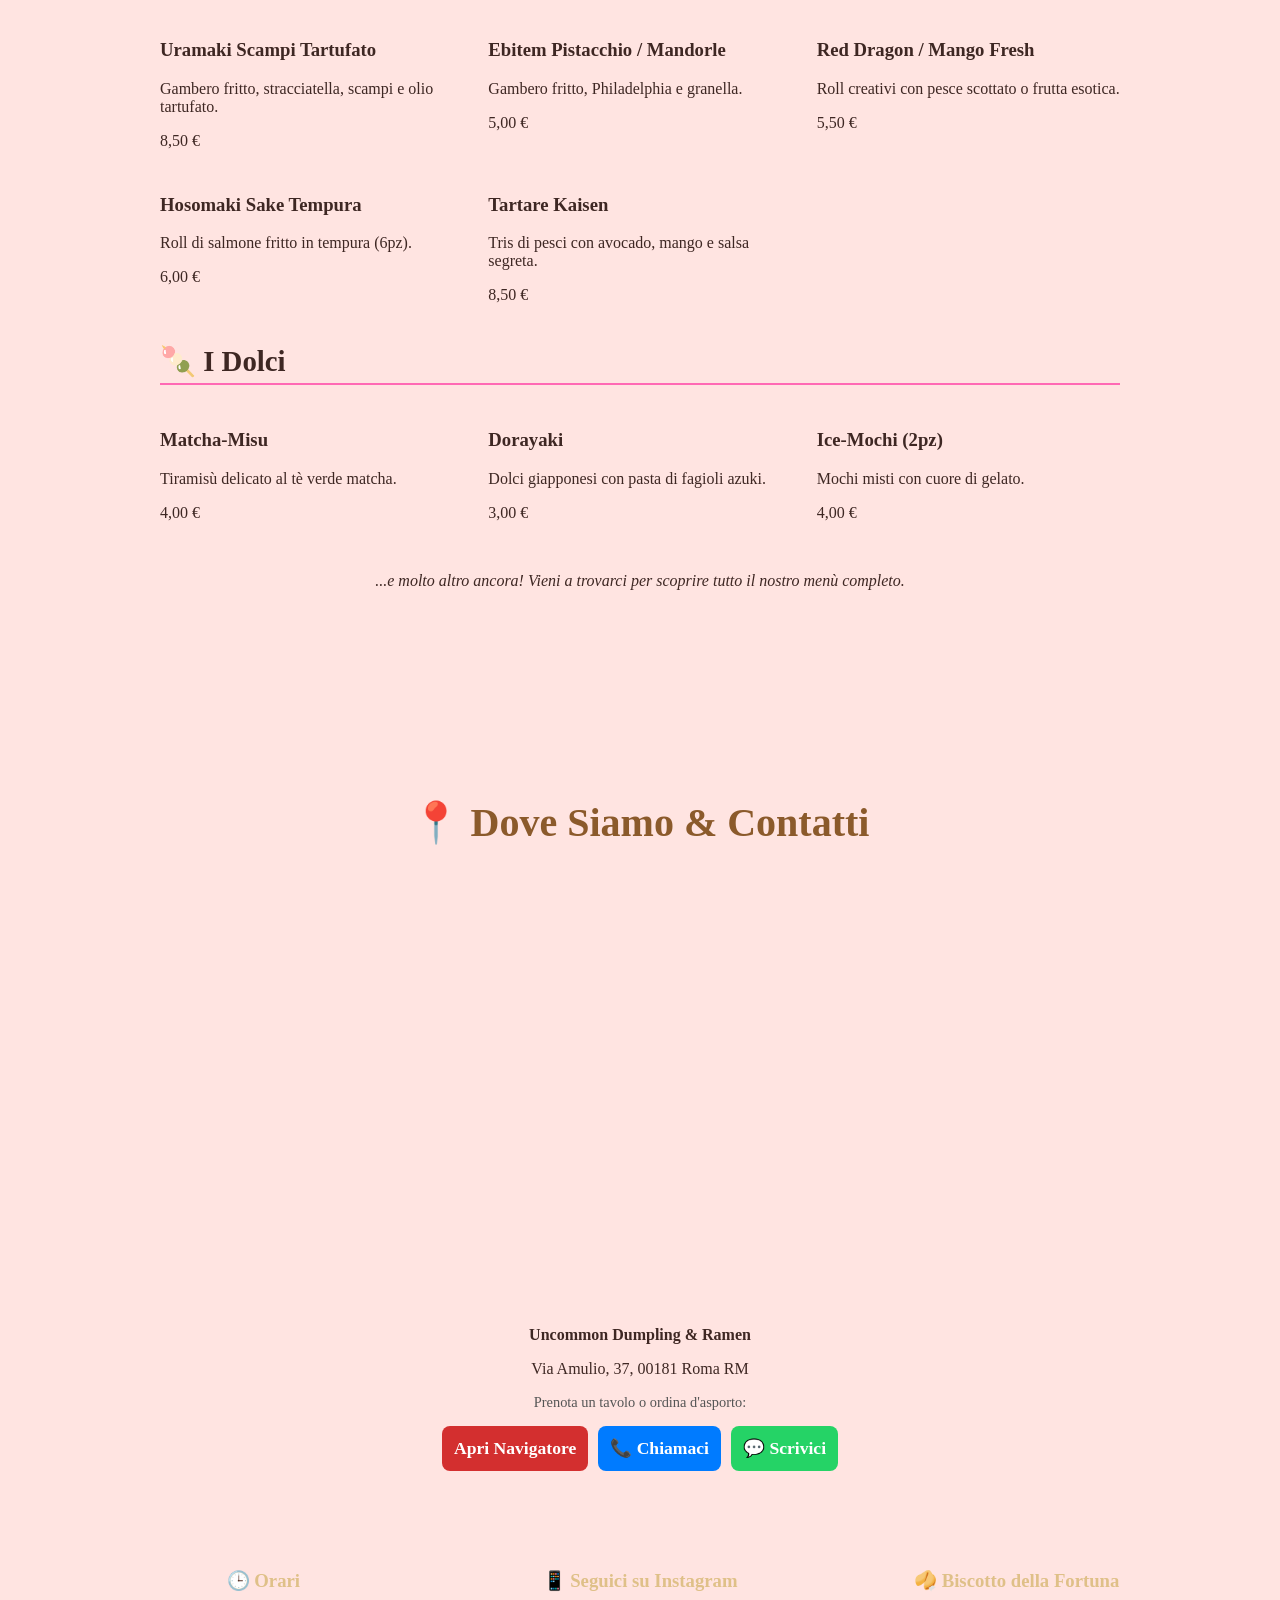
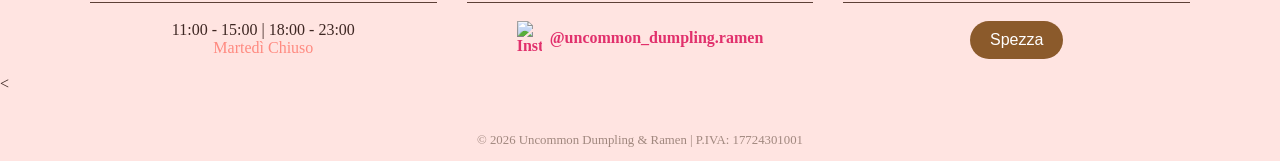
==== commit 0045ba1c: "Update index.html" ====
--- a/index.html
+++ b/index.html
@@ -161,7 +161,7 @@
                 <p id="frase-fortuna"></p>
             </div>
         </div>
-        <p class="legal">© 2026 Uncommon Dumpling & Ramen</p>
+        <<p class="legal">© 2026 Uncommon Dumpling & Ramen | P.IVA: 17724301001</p>
     </footer>
 
     <script src="script.js"></script>
--- a/style.css
+++ b/style.css
@@ -4,7 +4,7 @@
 }
 
 body {
-    background-color: #f4ebd0; 
+    background-color: #ffe4e1; /* Questo è un bel rosa pastello (MistyRose) */
     color: #3e2723; 
     font-family: 'Georgia', serif;
     margin: 0;
@@ -13,7 +13,7 @@
 
 /* NAVBAR */
 .navbar {
-    background-color: #8b5a2b; 
+    background-color: #d87093; 
     padding: 15px 20px;
     display: flex;
     align-items: center;
@@ -127,8 +127,8 @@
 }
 
 .btn-scopri {
-    background-color: #8b5a2b;
-    color: #f4ebd0;
+    background-color: #ff69b4; /* Un rosa HotPink che risalta */
+    color: white;
     padding: 15px 35px;
     text-decoration: none;
     font-weight: bold;
@@ -172,7 +172,7 @@
 .categoria-titolo {
     font-size: 1.8rem;
     color: #3e2723;
-    border-bottom: 2px solid #8b5a2b;
+    border-bottom: 2px solid #ff69b4;
     padding-bottom: 5px;
     margin-bottom: 25px;
 }
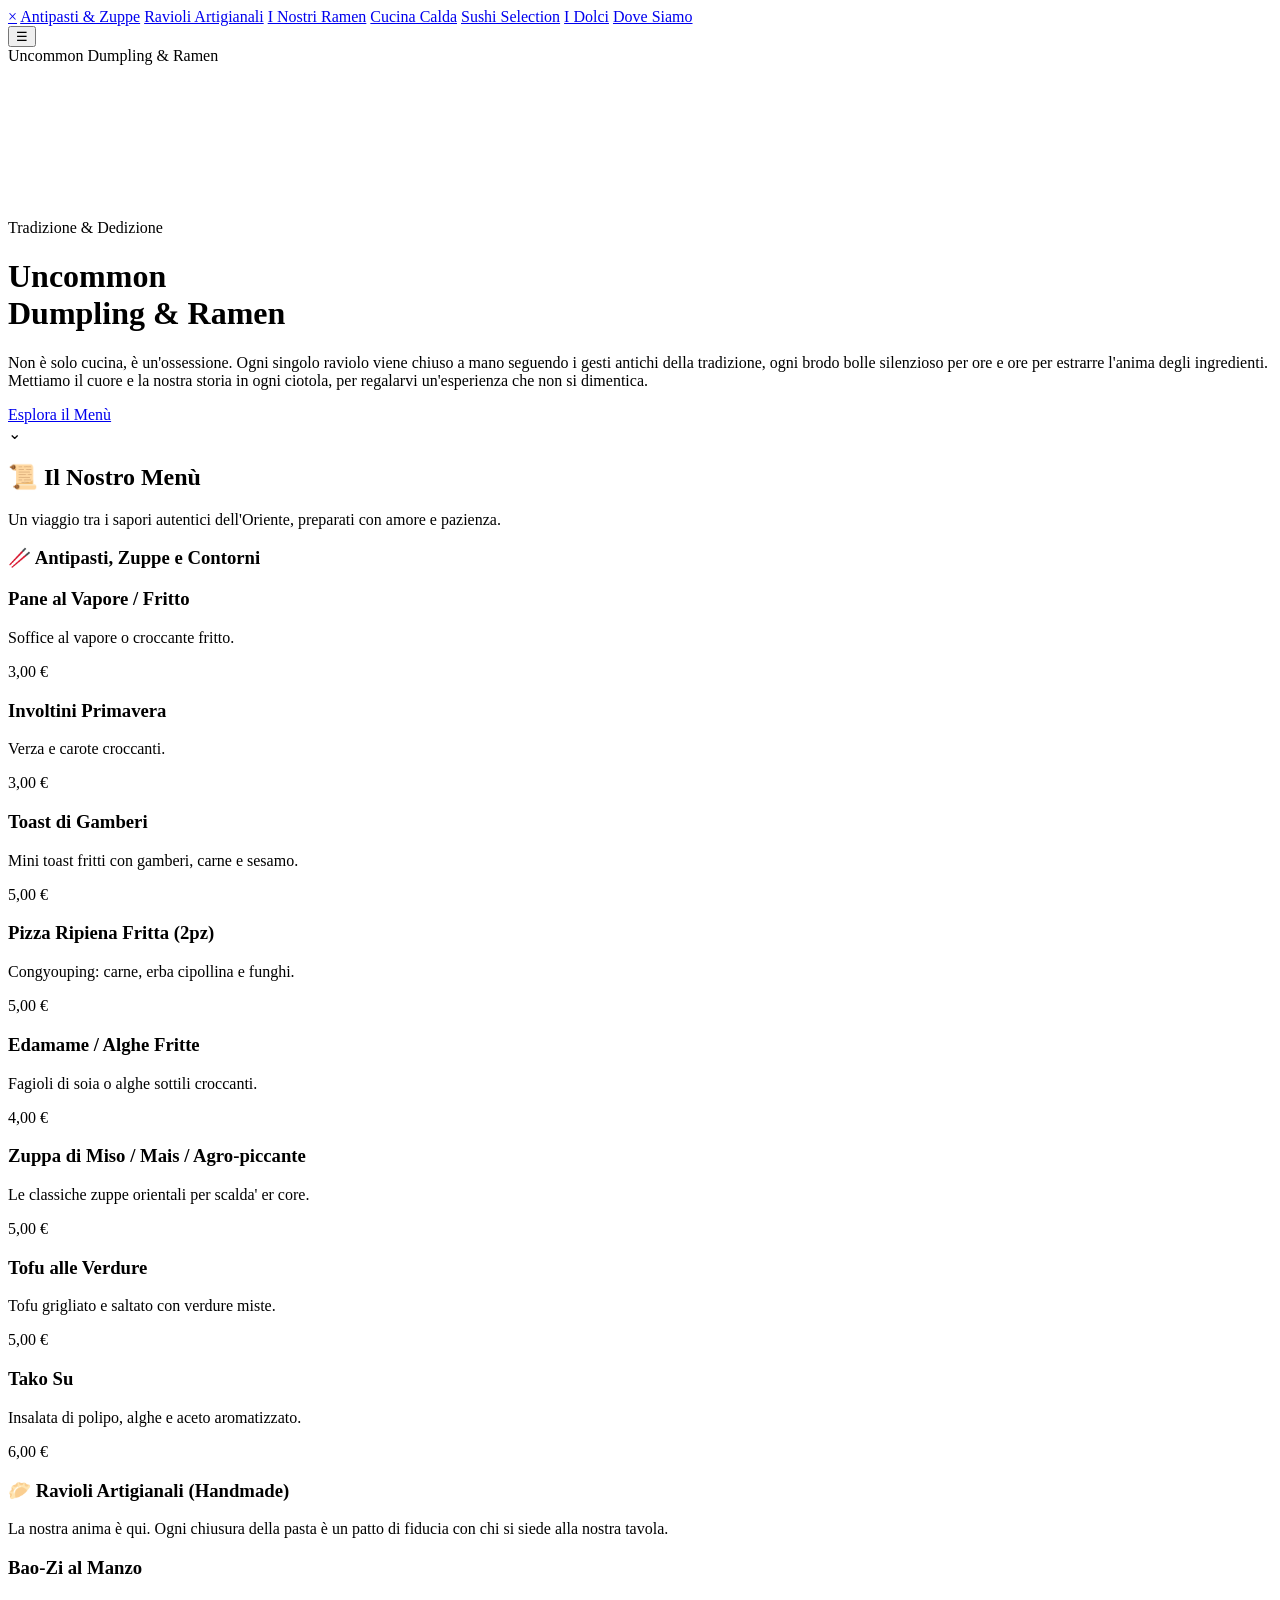
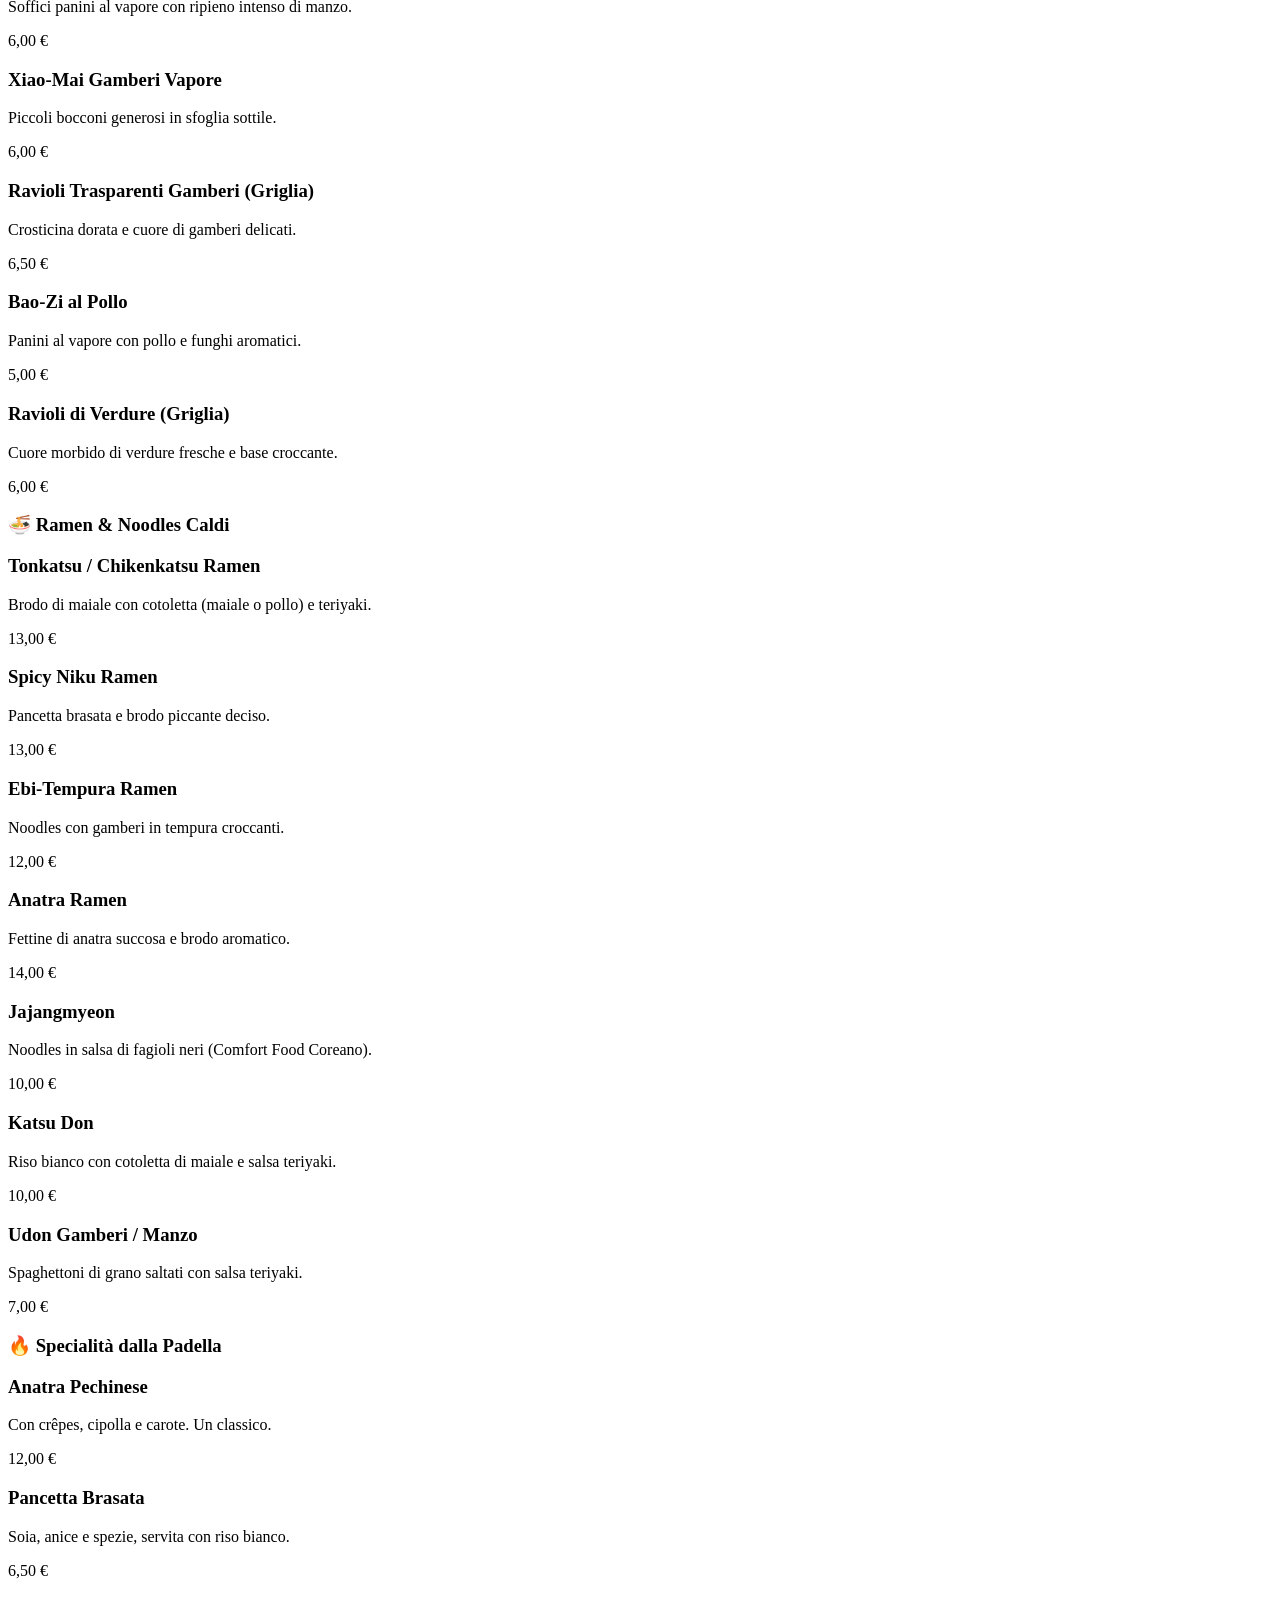
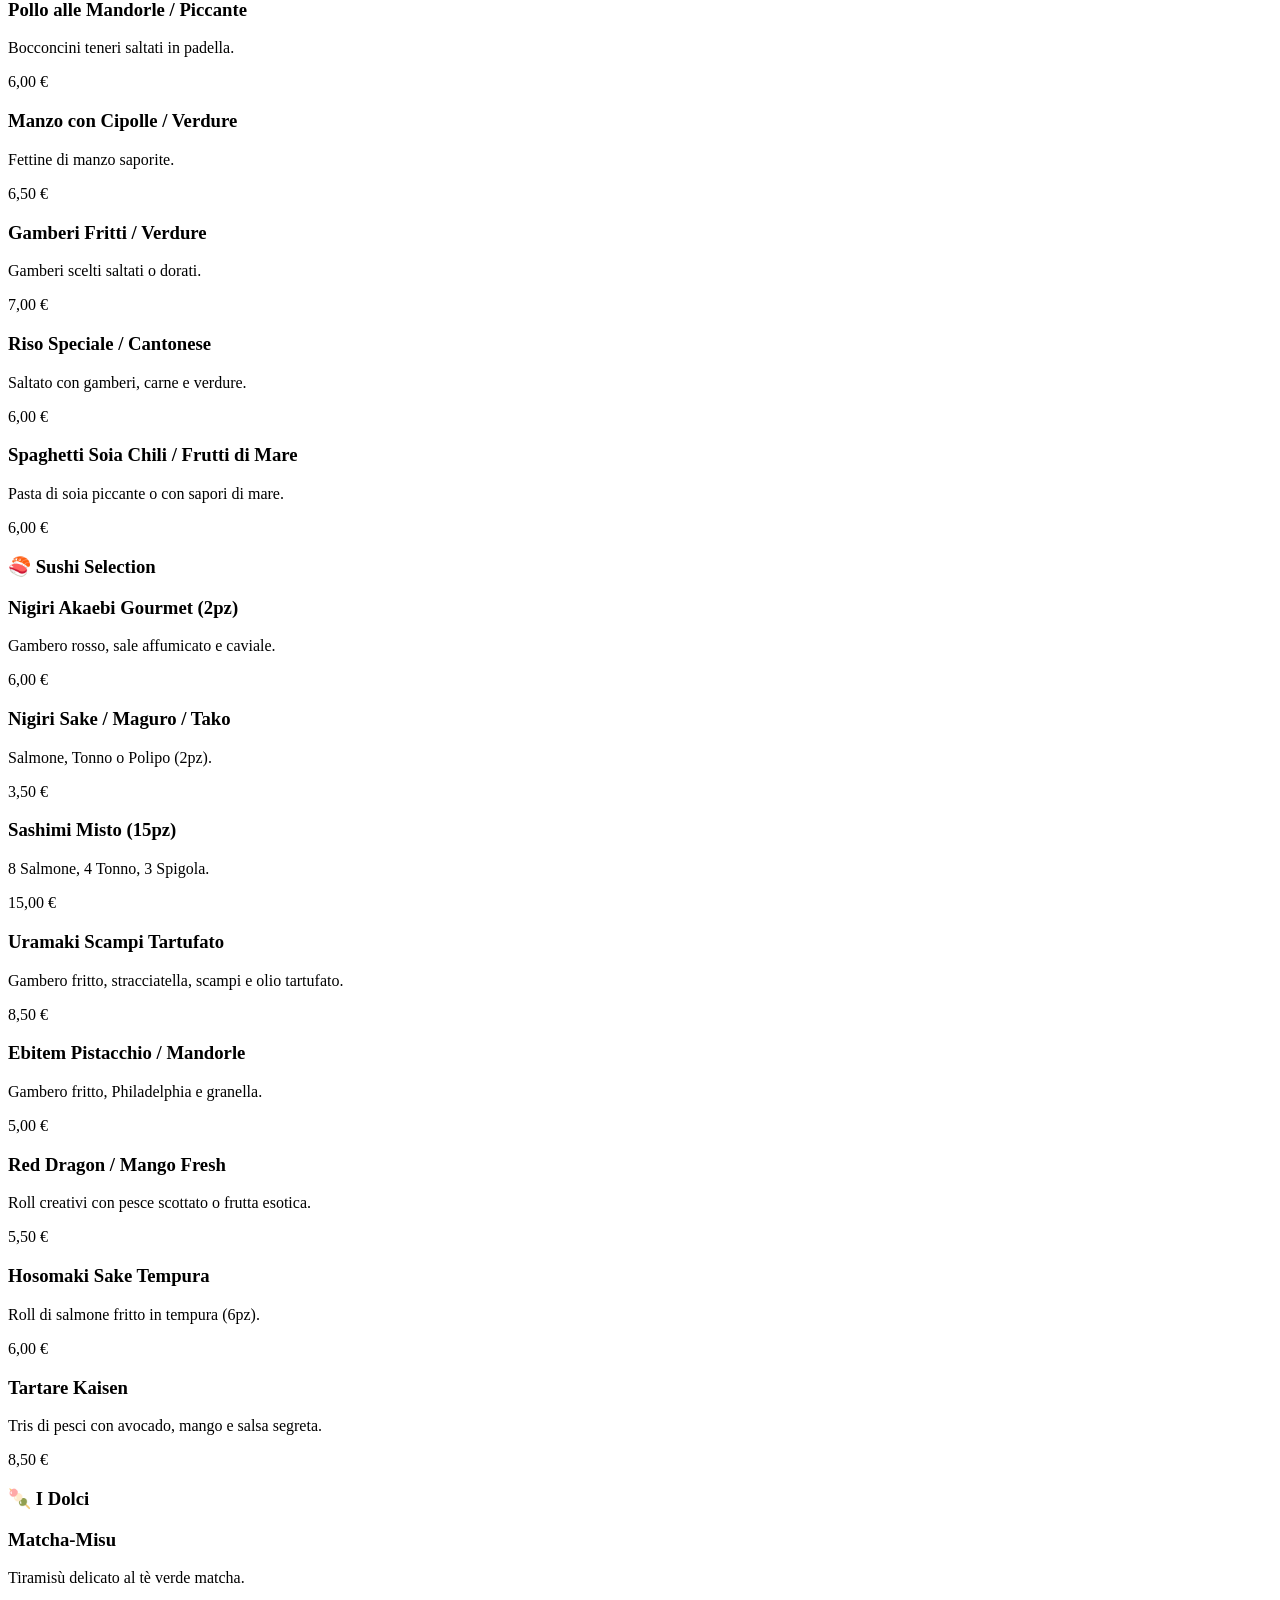
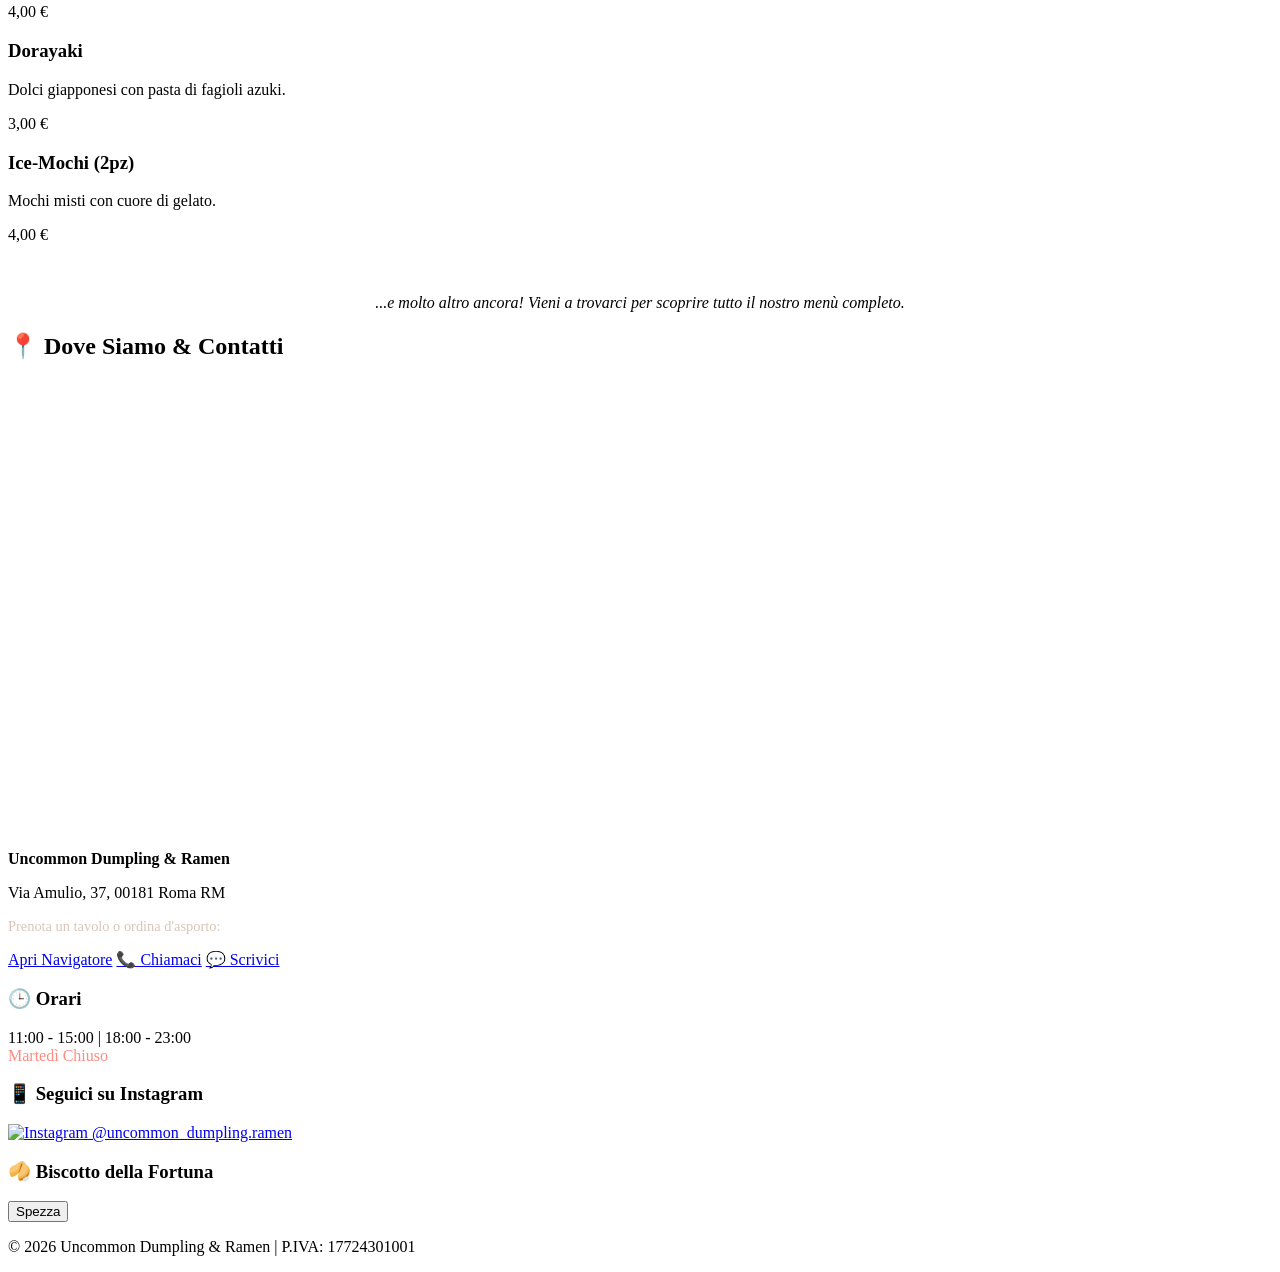
==== commit 0ceedbfa: "Rename index (1).html to index.html" ====
--- a/index.html
+++ b/index.html
@@ -25,6 +25,7 @@
     </nav>
 
     <header class="hero">
+        <canvas id="hero-canvas"></canvas>
         <div class="hero-content">
             <span class="hero-badge">Tradizione & Dedizione</span>
             <h1>Uncommon<br><span class="sub-title">Dumpling & Ramen</span></h1>
@@ -34,28 +35,28 @@
             </p>
             <a href="#menu" class="btn-scopri">Esplora il Menù</a>
         </div>
+        <div class="scroll-cue">⌄</div>
     </header>
 
     <main id="menu" class="section-bamboo">
-        <h2>📜 Il Nostro Menù</h2>
-        <p class="menu-intro">Un viaggio tra i sapori autentici dell'Oriente, preparati con amore e pazienza.</p>
+        <h2 class="reveal">📜 Il Nostro Menù</h2>
+        <p class="menu-intro reveal">Un viaggio tra i sapori autentici dell'Oriente, preparati con amore e pazienza.</p>
 
-<div id="antipasti" class="categoria-blocco">
-    <h3 class="categoria-titolo">🥢 Antipasti, Zuppe e Contorni</h3>
-    <div class="menu-grid">
-        <div class="dish-card"><h3>Pane al Vapore / Fritto</h3><p>Soffice al vapore o croccante fritto.</p><span class="dish-price">3,00 €</span></div>
-        <div class="dish-card"><h3>Involtini Primavera</h3><p>Verza e carote croccanti.</p><span class="dish-price">3,00 €</span></div>
-        <div class="dish-card"><h3>Toast di Gamberi</h3><p>Mini toast fritti con gamberi, carne e sesamo.</p><span class="dish-price">5,00 €</span></div>
-        <div class="dish-card"><h3>Pizza Ripiena Fritta (2pz)</h3><p>Congyouping: carne, erba cipollina e funghi.</p><span class="dish-price">5,00 €</span></div>
-        <div class="dish-card"><h3>Edamame / Alghe Fritte</h3><p>Fagioli di soia o alghe sottili croccanti.</p><span class="dish-price">4,00 €</span></div>
-        <div class="dish-card"><h3>Zuppa di Miso / Mais / Agro-piccante</h3><p>Le classiche zuppe orientali per scalda' er core.</p><span class="dish-price">5,00 €</span></div>
-        <div class="dish-card"><h3>Tofu alle Verdure</h3><p>Tofu grigliato e saltato con verdure miste.</p><span class="dish-price">5,00 €</span></div>
-        <div class="dish-card"><h3>Tako Su</h3><p>Insalata di polipo, alghe e aceto aromatizzato.</p><span class="dish-price">6,00 €</span></div>
-    </div>
-</div>
+        <div id="antipasti" class="categoria-blocco reveal">
+            <h3 class="categoria-titolo">🥢 Antipasti, Zuppe e Contorni</h3>
+            <div class="menu-grid">
+                <div class="dish-card"><h3>Pane al Vapore / Fritto</h3><p>Soffice al vapore o croccante fritto.</p><span class="dish-price">3,00 €</span></div>
+                <div class="dish-card"><h3>Involtini Primavera</h3><p>Verza e carote croccanti.</p><span class="dish-price">3,00 €</span></div>
+                <div class="dish-card"><h3>Toast di Gamberi</h3><p>Mini toast fritti con gamberi, carne e sesamo.</p><span class="dish-price">5,00 €</span></div>
+                <div class="dish-card"><h3>Pizza Ripiena Fritta (2pz)</h3><p>Congyouping: carne, erba cipollina e funghi.</p><span class="dish-price">5,00 €</span></div>
+                <div class="dish-card"><h3>Edamame / Alghe Fritte</h3><p>Fagioli di soia o alghe sottili croccanti.</p><span class="dish-price">4,00 €</span></div>
+                <div class="dish-card"><h3>Zuppa di Miso / Mais / Agro-piccante</h3><p>Le classiche zuppe orientali per scalda' er core.</p><span class="dish-price">5,00 €</span></div>
+                <div class="dish-card"><h3>Tofu alle Verdure</h3><p>Tofu grigliato e saltato con verdure miste.</p><span class="dish-price">5,00 €</span></div>
+                <div class="dish-card"><h3>Tako Su</h3><p>Insalata di polipo, alghe e aceto aromatizzato.</p><span class="dish-price">6,00 €</span></div>
+            </div>
         </div>
 
-        <div id="ravioli" class="categoria-blocco">
+        <div id="ravioli" class="categoria-blocco has-banner reveal">
             <h3 class="categoria-titolo">🥟 Ravioli Artigianali (Handmade)</h3>
             <p class="desc-passione">La nostra anima è qui. Ogni chiusura della pasta è un patto di fiducia con chi si siede alla nostra tavola.</p>
             <div class="menu-grid">
@@ -67,103 +68,104 @@
             </div>
         </div>
 
-        <div id="ramen" class="categoria-blocco">
-    <h3 class="categoria-titolo">🍜 Ramen & Noodles Caldi</h3>
-    <div class="menu-grid">
-        <div class="dish-card"><h3>Tonkatsu / Chikenkatsu Ramen</h3><p>Brodo di maiale con cotoletta (maiale o pollo) e teriyaki.</p><span class="dish-price">13,00 €</span></div>
-        <div class="dish-card"><h3>Spicy Niku Ramen</h3><p>Pancetta brasata e brodo piccante deciso.</p><span class="dish-price">13,00 €</span></div>
-        <div class="dish-card"><h3>Ebi-Tempura Ramen</h3><p>Noodles con gamberi in tempura croccanti.</p><span class="dish-price">12,00 €</span></div>
-        <div class="dish-card"><h3>Anatra Ramen</h3><p>Fettine di anatra succosa e brodo aromatico.</p><span class="dish-price">14,00 €</span></div>
-        <div class="dish-card"><h3>Jajangmyeon</h3><p>Noodles in salsa di fagioli neri (Comfort Food Coreano).</p><span class="dish-price">10,00 €</span></div>
-        <div class="dish-card"><h3>Katsu Don</h3><p>Riso bianco con cotoletta di maiale e salsa teriyaki.</p><span class="dish-price">10,00 €</span></div>
-        <div class="dish-card"><h3>Udon Gamberi / Manzo</h3><p>Spaghettoni di grano saltati con salsa teriyaki.</p><span class="dish-price">7,00 €</span></div>
-    </div>
-</div>
+        <div id="ramen" class="categoria-blocco has-banner reveal">
+            <h3 class="categoria-titolo">🍜 Ramen & Noodles Caldi</h3>
+            <div class="menu-grid">
+                <div class="dish-card"><h3>Tonkatsu / Chikenkatsu Ramen</h3><p>Brodo di maiale con cotoletta (maiale o pollo) e teriyaki.</p><span class="dish-price">13,00 €</span></div>
+                <div class="dish-card"><h3>Spicy Niku Ramen</h3><p>Pancetta brasata e brodo piccante deciso.</p><span class="dish-price">13,00 €</span></div>
+                <div class="dish-card"><h3>Ebi-Tempura Ramen</h3><p>Noodles con gamberi in tempura croccanti.</p><span class="dish-price">12,00 €</span></div>
+                <div class="dish-card"><h3>Anatra Ramen</h3><p>Fettine di anatra succosa e brodo aromatico.</p><span class="dish-price">14,00 €</span></div>
+                <div class="dish-card"><h3>Jajangmyeon</h3><p>Noodles in salsa di fagioli neri (Comfort Food Coreano).</p><span class="dish-price">10,00 €</span></div>
+                <div class="dish-card"><h3>Katsu Don</h3><p>Riso bianco con cotoletta di maiale e salsa teriyaki.</p><span class="dish-price">10,00 €</span></div>
+                <div class="dish-card"><h3>Udon Gamberi / Manzo</h3><p>Spaghettoni di grano saltati con salsa teriyaki.</p><span class="dish-price">7,00 €</span></div>
+            </div>
+        </div>
 
-        <div id="cucina" class="categoria-blocco">
-    <h3 class="categoria-titolo">🔥 Specialità dalla Padella</h3>
-    <div class="menu-grid">
-        <div class="dish-card"><h3>Anatra Pechinese</h3><p>Con crêpes, cipolla e carote. Un classico.</p><span class="dish-price">12,00 €</span></div>
-        <div class="dish-card"><h3>Pancetta Brasata</h3><p>Soia, anice e spezie, servita con riso bianco.</p><span class="dish-price">6,50 €</span></div>
-        <div class="dish-card"><h3>Pollo alle Mandorle / Piccante</h3><p>Bocconcini teneri saltati in padella.</p><span class="dish-price">6,00 €</span></div>
-        <div class="dish-card"><h3>Manzo con Cipolle / Verdure</h3><p>Fettine di manzo saporite.</p><span class="dish-price">6,50 €</span></div>
-        <div class="dish-card"><h3>Gamberi Fritti / Verdure</h3><p>Gamberi scelti saltati o dorati.</p><span class="dish-price">7,00 €</span></div>
-        <div class="dish-card"><h3>Riso Speciale / Cantonese</h3><p>Saltato con gamberi, carne e verdure.</p><span class="dish-price">6,00 €</span></div>
-        <div class="dish-card"><h3>Spaghetti Soia Chili / Frutti di Mare</h3><p>Pasta di soia piccante o con sapori di mare.</p><span class="dish-price">6,00 €</span></div>
-    </div>
-</div>
+        <div id="cucina" class="categoria-blocco reveal">
+            <h3 class="categoria-titolo">🔥 Specialità dalla Padella</h3>
+            <div class="menu-grid">
+                <div class="dish-card"><h3>Anatra Pechinese</h3><p>Con crêpes, cipolla e carote. Un classico.</p><span class="dish-price">12,00 €</span></div>
+                <div class="dish-card"><h3>Pancetta Brasata</h3><p>Soia, anice e spezie, servita con riso bianco.</p><span class="dish-price">6,50 €</span></div>
+                <div class="dish-card"><h3>Pollo alle Mandorle / Piccante</h3><p>Bocconcini teneri saltati in padella.</p><span class="dish-price">6,00 €</span></div>
+                <div class="dish-card"><h3>Manzo con Cipolle / Verdure</h3><p>Fettine di manzo saporite.</p><span class="dish-price">6,50 €</span></div>
+                <div class="dish-card"><h3>Gamberi Fritti / Verdure</h3><p>Gamberi scelti saltati o dorati.</p><span class="dish-price">7,00 €</span></div>
+                <div class="dish-card"><h3>Riso Speciale / Cantonese</h3><p>Saltato con gamberi, carne e verdure.</p><span class="dish-price">6,00 €</span></div>
+                <div class="dish-card"><h3>Spaghetti Soia Chili / Frutti di Mare</h3><p>Pasta di soia piccante o con sapori di mare.</p><span class="dish-price">6,00 €</span></div>
+            </div>
+        </div>
 
-        <div id="sushi" class="categoria-blocco">
-    <h3 class="categoria-titolo">🍣 Sushi Selection</h3>
-    <div class="menu-grid">
-        <div class="dish-card"><h3>Nigiri Akaebi Gourmet (2pz)</h3><p>Gambero rosso, sale affumicato e caviale.</p><span class="dish-price">6,00 €</span></div>
-        <div class="dish-card"><h3>Nigiri Sake / Maguro / Tako</h3><p>Salmone, Tonno o Polipo (2pz).</p><span class="dish-price">3,50 €</span></div>
-        <div class="dish-card"><h3>Sashimi Misto (15pz)</h3><p>8 Salmone, 4 Tonno, 3 Spigola.</p><span class="dish-price">15,00 €</span></div>
-        <div class="dish-card"><h3>Uramaki Scampi Tartufato</h3><p>Gambero fritto, stracciatella, scampi e olio tartufato.</p><span class="dish-price">8,50 €</span></div>
-        <div class="dish-card"><h3>Ebitem Pistacchio / Mandorle</h3><p>Gambero fritto, Philadelphia e granella.</p><span class="dish-price">5,00 €</span></div>
-        <div class="dish-card"><h3>Red Dragon / Mango Fresh</h3><p>Roll creativi con pesce scottato o frutta esotica.</p><span class="dish-price">5,50 €</span></div>
-        <div class="dish-card"><h3>Hosomaki Sake Tempura</h3><p>Roll di salmone fritto in tempura (6pz).</p><span class="dish-price">6,00 €</span></div>
-        <div class="dish-card"><h3>Tartare Kaisen</h3><p>Tris di pesci con avocado, mango e salsa segreta.</p><span class="dish-price">8,50 €</span></div>
-    </div>
-</div>
+        <div id="sushi" class="categoria-blocco has-banner reveal">
+            <h3 class="categoria-titolo">🍣 Sushi Selection</h3>
+            <div class="menu-grid">
+                <div class="dish-card"><h3>Nigiri Akaebi Gourmet (2pz)</h3><p>Gambero rosso, sale affumicato e caviale.</p><span class="dish-price">6,00 €</span></div>
+                <div class="dish-card"><h3>Nigiri Sake / Maguro / Tako</h3><p>Salmone, Tonno o Polipo (2pz).</p><span class="dish-price">3,50 €</span></div>
+                <div class="dish-card"><h3>Sashimi Misto (15pz)</h3><p>8 Salmone, 4 Tonno, 3 Spigola.</p><span class="dish-price">15,00 €</span></div>
+                <div class="dish-card"><h3>Uramaki Scampi Tartufato</h3><p>Gambero fritto, stracciatella, scampi e olio tartufato.</p><span class="dish-price">8,50 €</span></div>
+                <div class="dish-card"><h3>Ebitem Pistacchio / Mandorle</h3><p>Gambero fritto, Philadelphia e granella.</p><span class="dish-price">5,00 €</span></div>
+                <div class="dish-card"><h3>Red Dragon / Mango Fresh</h3><p>Roll creativi con pesce scottato o frutta esotica.</p><span class="dish-price">5,50 €</span></div>
+                <div class="dish-card"><h3>Hosomaki Sake Tempura</h3><p>Roll di salmone fritto in tempura (6pz).</p><span class="dish-price">6,00 €</span></div>
+                <div class="dish-card"><h3>Tartare Kaisen</h3><p>Tris di pesci con avocado, mango e salsa segreta.</p><span class="dish-price">8,50 €</span></div>
+            </div>
+        </div>
 
-        <div id="dolci" class="categoria-blocco">
+        <div id="dolci" class="categoria-blocco reveal">
             <h3 class="categoria-titolo">🍡 I Dolci</h3>
             <div class="menu-grid">
                 <div class="dish-card"><h3>Matcha-Misu</h3><p>Tiramisù delicato al tè verde matcha.</p><span class="dish-price">4,00 €</span></div>
                 <div class="dish-card"><h3>Dorayaki</h3><p>Dolci giapponesi con pasta di fagioli azuki.</p><span class="dish-price">3,00 €</span></div>
                 <div class="dish-card"><h3>Ice-Mochi (2pz)</h3><p>Mochi misti con cuore di gelato.</p><span class="dish-price">4,00 €</span></div>
             </div>
-        </div> <p style="text-align: center; font-style: italic; margin-top: 50px;">
-    ...e molto altro ancora! Vieni a trovarci per scoprire tutto il nostro menù completo.
-</p>
+        </div>
+
+        <p style="text-align: center; font-style: italic; margin-top: 50px;">
+            ...e molto altro ancora! Vieni a trovarci per scoprire tutto il nostro menù completo.
+        </p>
     </main>
 
-<section id="dove-siamo" class="section-bamboo">
-    <h2>📍 Dove Siamo & Contatti</h2>
-    <div class="map-container">
-        <iframe 
-            src="https://www.google.com/maps/embed?pb=!1m18!1m12!1m3!1d2971.234567890123!2d12.528434!3d41.874123!2m3!1f0!2f0!3f0!3m2!1i1024!2i768!4f13.1!3m3!1m2!1s0x132f61db47683b7b%3A0x7d6c6e7f8a9b0c1d!2sVia%20Amulio%2C%2037%2C%2000181%20Roma%20RM!5e0!3m2!1sit!2sit!4v1716300000000!5m2!1sit!2sit" 
-            width="100%" height="450" style="border:0;" allowfullscreen="" loading="lazy" referrerpolicy="no-referrer-when-downgrade">
-        </iframe>
-        
-        <div class="indirizzo-box">
-            <p><strong>Uncommon Dumpling & Ramen</strong></p>
-            <p>Via Amulio, 37, 00181 Roma RM</p>
-            <p style="margin-bottom: 15px; font-size: 0.9rem; color: #555;">Prenota un tavolo o ordina d'asporto:</p>
-            <div class="contatti-btns">
-                <a href="https://www.google.com/maps/dir/?api=1&destination=Via+Amulio+37+Roma" target="_blank" class="btn-mappa">Apri Navigatore</a>
-                <a href="tel:+393270943956" class="btn-tel">📞 Chiamaci</a>
-                <a href="https://wa.me/393270943956" class="btn-whatsapp">💬 Scrivici</a>
+    <section id="dove-siamo" class="section-bamboo reveal">
+        <h2>📍 Dove Siamo & Contatti</h2>
+        <div class="map-container">
+            <iframe
+                src="https://www.google.com/maps/embed?pb=!1m18!1m12!1m3!1d2971.234567890123!2d12.528434!3d41.874123!2m3!1f0!2f0!3f0!3m2!1i1024!2i768!4f13.1!3m3!1m2!1s0x132f61db47683b7b%3A0x7d6c6e7f8a9b0c1d!2sVia%20Amulio%2C%2037%2C%2000181%20Roma%20RM!5e0!3m2!1sit!2sit!4v1716300000000!5m2!1sit!2sit"
+                width="100%" height="450" style="border:0;" allowfullscreen="" loading="lazy" referrerpolicy="no-referrer-when-downgrade">
+            </iframe>
+
+            <div class="indirizzo-box">
+                <p><strong>Uncommon Dumpling & Ramen</strong></p>
+                <p>Via Amulio, 37, 00181 Roma RM</p>
+                <p style="margin-bottom: 15px; font-size: 0.9rem; color: #d8c5b8;">Prenota un tavolo o ordina d'asporto:</p>
+                <div class="contatti-btns">
+                    <a href="https://www.google.com/maps/dir/?api=1&destination=Via+Amulio+37+Roma" target="_blank" class="btn-mappa">Apri Navigatore</a>
+                    <a href="tel:+393270943956" class="btn-tel">📞 Chiamaci</a>
+                    <a href="https://wa.me/393270943956" class="btn-whatsapp">💬 Scrivici</a>
+                </div>
             </div>
         </div>
-    </div>
-</section>
-            </div>
-        </div>
-    </div>
-</section>
+    </section>
+
+    <footer>
         <div class="footer-grid">
             <div class="footer-box">
                 <h3>🕒 Orari</h3>
                 <p>11:00 - 15:00 | 18:00 - 23:00<br><span style="color: #ff8a80;">Martedì Chiuso</span></p>
             </div>
-<div class="footer-box">
-    <h3>📱 Seguici su Instagram</h3>
-    <a href="https://www.instagram.com/uncommon_dumpling.ramen/" target="_blank" class="insta-link">
-        <img src="https://cdn-icons-png.flaticon.com/512/174/174855.png" alt="Instagram" width="25">
-        <span>@uncommon_dumpling.ramen</span>
-    </a>
-</div>
+            <div class="footer-box">
+                <h3>📱 Seguici su Instagram</h3>
+                <a href="https://www.instagram.com/uncommon_dumpling.ramen/" target="_blank" class="insta-link">
+                    <img src="https://cdn-icons-png.flaticon.com/512/174/174855.png" alt="Instagram" width="25">
+                    <span>@uncommon_dumpling.ramen</span>
+                </a>
+            </div>
             <div class="footer-box">
                 <h3>🥠 Biscotto della Fortuna</h3>
                 <button id="btn-biscotto" onclick="spezzaBiscotto()">Spezza</button>
                 <p id="frase-fortuna"></p>
             </div>
         </div>
-        <<p class="legal">© 2026 Uncommon Dumpling & Ramen | P.IVA: 17724301001</p>
+        <p class="legal">© 2026 Uncommon Dumpling & Ramen | P.IVA: 17724301001</p>
     </footer>
 
+    <script src="https://cdnjs.cloudflare.com/ajax/libs/three.js/r128/three.min.js"></script>
     <script src="script.js"></script>
 </body>
 </html>
